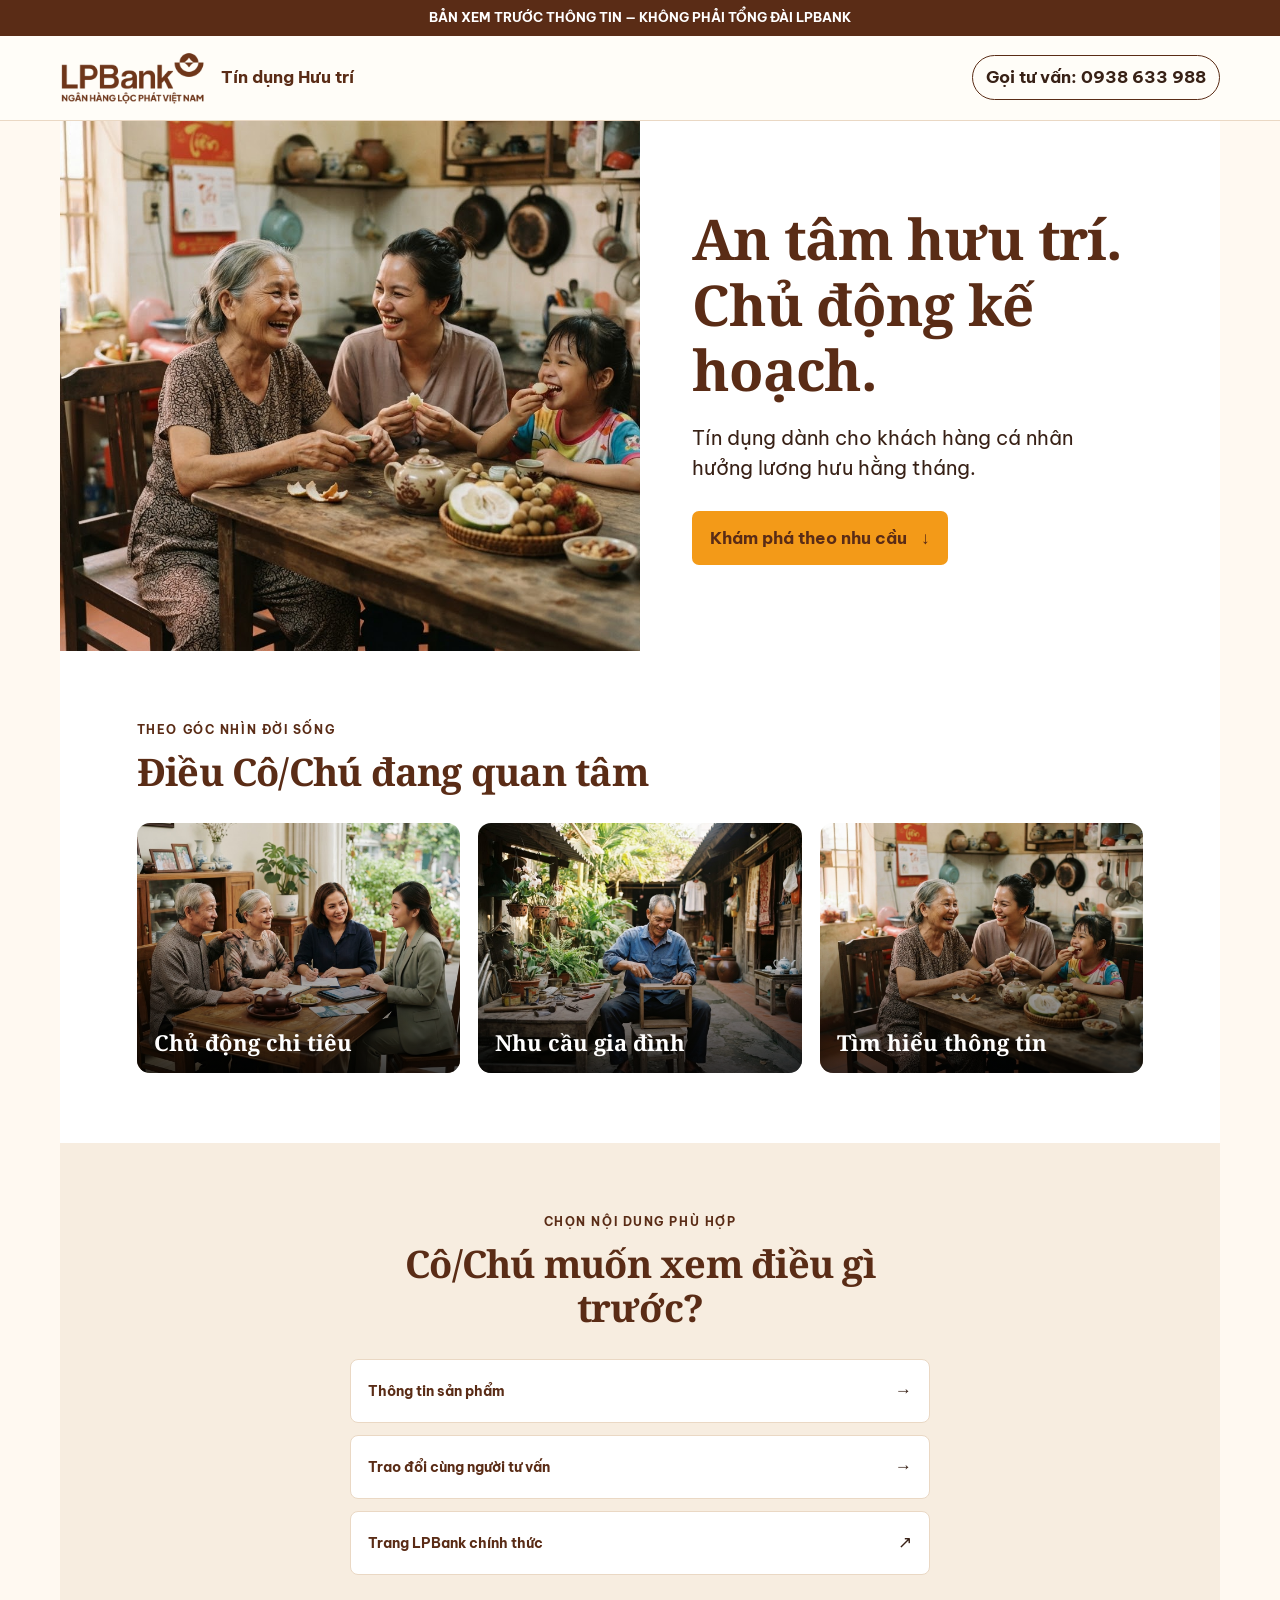
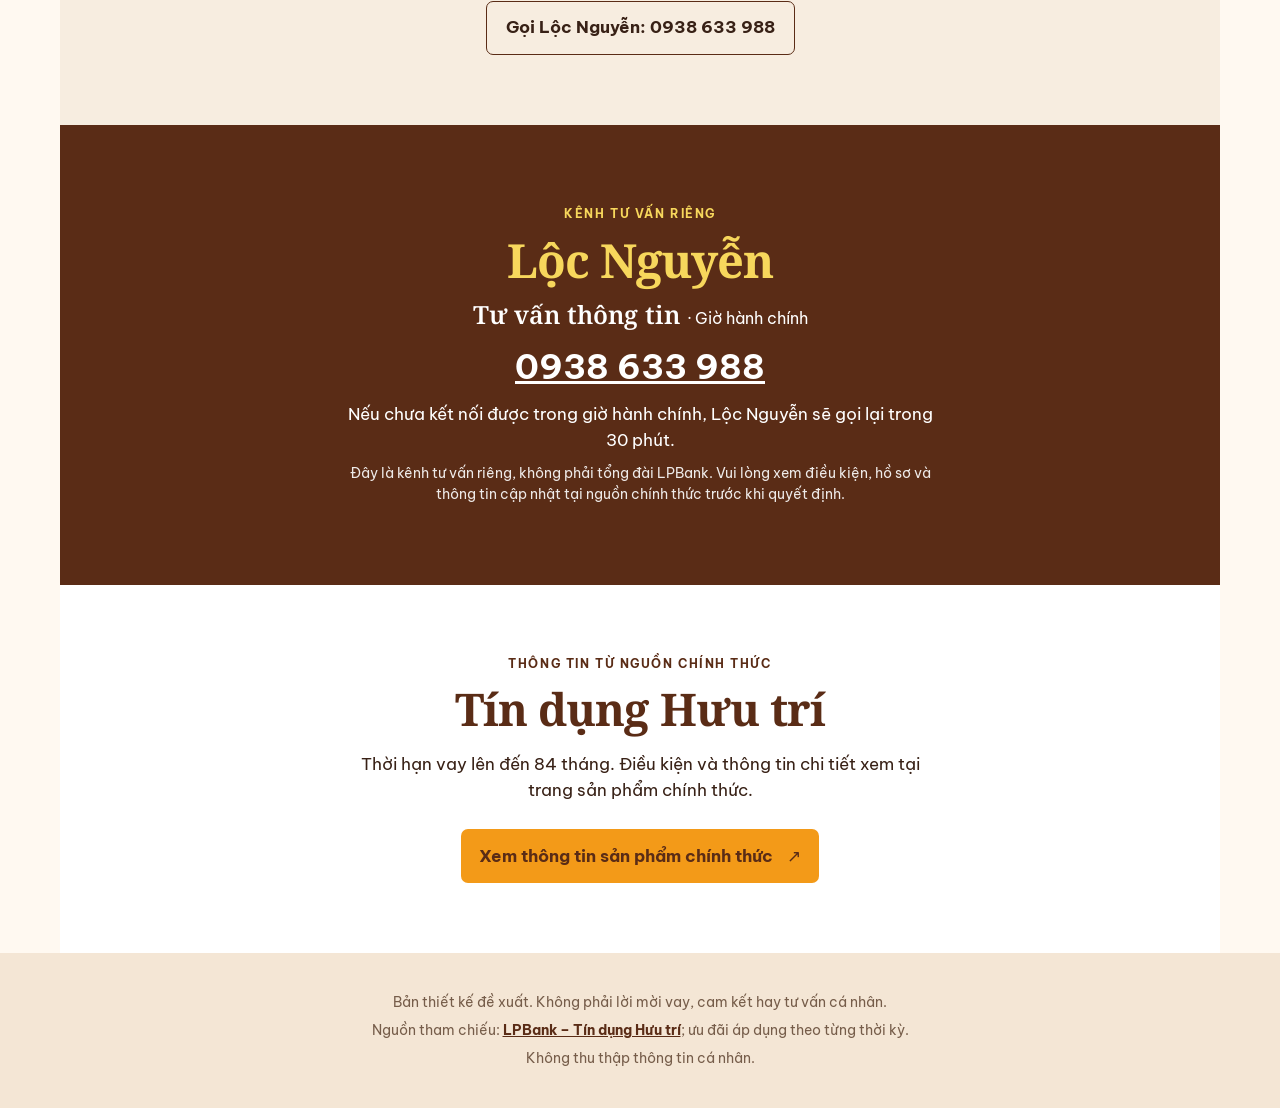
==== index.html @ 8b3bb75e "fix: preserve hero headline on tablet" ====
<!doctype html>
<html lang="vi">
<head>
  <meta charset="utf-8">
  <meta name="viewport" content="width=device-width,initial-scale=1">
  <meta name="robots" content="noindex,nofollow">
  <meta name="description" content="Bản xem trước thông tin Tín dụng Hưu trí LPBank và kênh tư vấn riêng.">
  <title>LPBank | Tín dụng Hưu trí</title>
  <link rel="icon" href="assets/logo-full.png" type="image/png">
  <link rel="stylesheet" href="styles.css?v=font-qa-r2-20261001">
</head>
<body>
  <a class="skip-link" href="#main">Đi tới nội dung chính</a>
  <div class="preview-bar">BẢN XEM TRƯỚC THÔNG TIN — KHÔNG PHẢI TỔNG ĐÀI LPBANK</div>
  <header class="topbar">
    <a class="brand" href="#main" aria-label="LPBank — về đầu trang"><img src="assets/logo-full.png" alt="LPBank — Ngân hàng Lộc Phát Việt Nam" width="145" height="69"></a>
    <span class="product-name">Tín dụng Hưu trí</span>
    <a class="phone-link" href="tel:0938633988" aria-label="Gọi Lộc Nguyễn, 0938 633 988">Gọi tư vấn: 0938 633 988</a>
  </header>
  <main id="main">
    <section class="hero" aria-labelledby="hero-title">
      <img class="hero-image" src="assets/stitch-hero.jpg" alt="Gia đình nhiều thế hệ quây quần bên bàn ăn" width="1200" height="800" fetchpriority="high">
      <div class="hero-content"><h1 id="hero-title">An tâm hưu trí.<br>Chủ động kế hoạch.</h1><p>Tín dụng dành cho khách hàng cá nhân hưởng lương hưu hằng tháng.</p><a class="primary-button" href="#nhu-cau">Khám phá theo nhu cầu <span aria-hidden="true">↓</span></a></div>
    </section>
    <section class="life-section" id="nhu-cau" aria-labelledby="life-title">
      <p class="eyebrow">THEO GÓC NHÌN ĐỜI SỐNG</p><h2 id="life-title">Điều Cô/Chú đang quan tâm</h2>
      <div class="photo-tiles">
        <a href="#thong-tin" class="photo-tile"><img src="assets/stitch-life-2.jpg" alt="Một người lớn tuổi ngồi thư thái bên cửa sổ" width="800" height="600" loading="lazy"><span>Chủ động chi tiêu</span></a>
        <a href="#thong-tin" class="photo-tile"><img src="assets/stitch-life-3.jpg" alt="Gia đình cùng trò chuyện trong không gian ấm áp" width="800" height="600" loading="lazy"><span>Nhu cầu gia đình</span></a>
        <a href="#thong-tin" class="photo-tile"><img src="assets/stitch-hero.jpg" alt="Gia đình nhiều thế hệ quây quần bên bàn ăn" width="1200" height="800" loading="lazy"><span>Tìm hiểu thông tin</span></a>
      </div>
    </section>
    <section class="choice-section" id="chon-noi-dung" aria-labelledby="choice-title">
      <p class="eyebrow">CHỌN NỘI DUNG PHÙ HỢP</p><h2 id="choice-title">Cô/Chú muốn xem điều gì trước?</h2>
      <nav class="choice-list" aria-label="Nội dung tư vấn"><a href="#thong-tin"><b>Thông tin sản phẩm</b><span aria-hidden="true">→</span></a><a href="#lien-he"><b>Trao đổi cùng người tư vấn</b><span aria-hidden="true">→</span></a><a href="https://lpbank.com.vn/ca-nhan/cho-vay/detail-cho-vay/2030" target="_blank" rel="noopener noreferrer" aria-label="Mở thông tin Tín dụng Hưu trí chính thức của LPBank trong trang mới"><b>Trang LPBank chính thức</b><span aria-hidden="true">↗</span></a></nav>
      <a class="outline-phone" href="tel:0938633988">Gọi Lộc Nguyễn: 0938 633 988</a>
    </section>
    <section class="contact-section" id="lien-he" aria-labelledby="contact-title"><p class="eyebrow">KÊNH TƯ VẤN RIÊNG</p><h2 id="contact-title">Lộc Nguyễn</h2><p class="consultant">Tư vấn thông tin <span>· Giờ hành chính</span></p><a class="contact-number" href="tel:0938633988">0938 633 988</a><p>Nếu chưa kết nối được trong giờ hành chính, Lộc Nguyễn sẽ gọi lại trong 30 phút.</p><p class="boundary">Đây là kênh tư vấn riêng, không phải tổng đài LPBank. Vui lòng xem điều kiện, hồ sơ và thông tin cập nhật tại nguồn chính thức trước khi quyết định.</p></section>
    <section class="facts-card" id="thong-tin" aria-labelledby="facts-title"><p class="eyebrow">THÔNG TIN TỪ NGUỒN CHÍNH THỨC</p><h2 id="facts-title">Tín dụng Hưu trí</h2><p>Thời hạn vay lên đến 84 tháng. Điều kiện và thông tin chi tiết xem tại trang sản phẩm chính thức.</p><a class="primary-button" href="https://lpbank.com.vn/ca-nhan/cho-vay/detail-cho-vay/2030" target="_blank" rel="noopener noreferrer" aria-label="Mở thông tin sản phẩm chính thức của LPBank trong trang mới">Xem thông tin sản phẩm chính thức <span aria-hidden="true">↗</span></a></section>
  </main>
  <footer><p>Bản thiết kế đề xuất. Không phải lời mời vay, cam kết hay tư vấn cá nhân.</p><p>Nguồn tham chiếu: <a href="https://lpbank.com.vn/ca-nhan/cho-vay/detail-cho-vay/2030" target="_blank" rel="noopener noreferrer" aria-label="Mở Tín dụng Hưu trí LPBank trong trang mới">LPBank – Tín dụng Hưu trí</a>; ưu đãi áp dụng theo từng thời kỳ.</p><p>Không thu thập thông tin cá nhân.</p></footer>
</body>
</html>
---- styles.css ----
@font-face{font-family:'Be Vietnam Pro';font-weight:400;src:url('assets/fonts/BeVietnamPro-Regular.ttf')}@font-face{font-family:'Be Vietnam Pro';font-weight:600;src:url('assets/fonts/BeVietnamPro-SemiBold.ttf')}@font-face{font-family:'Be Vietnam Pro';font-weight:700;src:url('assets/fonts/BeVietnamPro-Bold.ttf')}@font-face{font-family:'Noto Serif';font-weight:600;src:url('assets/fonts/NotoSerif-SemiBold.ttf')}@font-face{font-family:'Noto Serif';font-weight:700;src:url('assets/fonts/NotoSerif-Bold.ttf')}:root{--orange:#f39a18;--brown:#5a2c16;--cream:#fff9f1;--ink:#382116;--line:#ead8c4;--muted:#765d4a;--body:'Be Vietnam Pro',Arial,sans-serif;--display:'Noto Serif',Georgia,serif}*{box-sizing:border-box}html{font-synthesis:none;scroll-behavior:smooth;text-size-adjust:100%;-webkit-text-size-adjust:100%}body{margin:0;background:var(--cream);color:var(--ink);font:17px/1.5 var(--body)}a{color:inherit}a:focus-visible{outline:4px solid #005fcc;outline-offset:4px}.skip-link{position:absolute;left:-999px}.skip-link:focus{left:8px;top:8px;z-index:9;background:#fff;padding:12px}.preview-bar{padding:8px;background:var(--brown);color:#fff;text-align:center;font-size:13px;font-weight:700}.topbar{display:flex;align-items:center;gap:16px;justify-content:space-between;padding:15px max(20px,calc((100vw - 1160px)/2));background:#fffdf8;border-bottom:1px solid var(--line)}.brand img{display:block;width:145px;height:auto}.product-name{margin-right:auto;color:var(--brown);font-weight:700}.phone-link,.outline-phone{border:1.5px solid var(--brown);font-weight:700;text-decoration:none}.phone-link{padding:9px 13px;border-radius:999px;white-space:nowrap}main{max-width:1160px;margin:auto}.hero{display:grid;grid-template-columns:1fr 1fr;min-height:530px;background:#fff}.hero-image{width:100%;height:100%;min-height:530px;object-fit:cover}.hero-content{align-self:center;padding:52px}h1,h2{margin:0;color:var(--brown);font-family:var(--display);font-variant-ligatures:none;letter-spacing:-.02em;line-height:1.16;overflow-wrap:break-word}.hero h1{font-size:clamp(42px,4.4vw,68px)}.hero-content p{max-width:390px;margin:21px 0 28px;font-size:20px}.primary-button{display:inline-flex;align-items:center;justify-content:center;gap:14px;min-height:54px;padding:12px 18px;border-radius:7px;background:var(--orange);color:var(--brown);font-weight:700;text-decoration:none}.life-section,.choice-section,.contact-section,.facts-card{padding:70px max(28px,6vw)}.life-section,.facts-card{background:#fff}.eyebrow{margin:0 0 10px;color:var(--brown);font-size:12px;font-weight:700;letter-spacing:.13em}.life-section h2,.choice-section h2{margin-bottom:30px;font-size:38px}.photo-tiles{display:grid;grid-template-columns:repeat(3,1fr);gap:18px}.photo-tile{position:relative;min-height:250px;overflow:hidden;border-radius:13px;text-decoration:none}.photo-tile:after{position:absolute;inset:0;content:"";background:linear-gradient(transparent 45%,#000b)}.photo-tile img{position:absolute;width:100%;height:100%;object-fit:cover}.photo-tile span{position:absolute;right:14px;bottom:16px;left:17px;z-index:1;color:#fff;font:700 22px/1.25 var(--display)}.choice-section{background:#f7ede0;text-align:center}.choice-section h2{margin-right:auto;margin-left:auto;max-width:530px}.choice-list{display:grid;max-width:580px;margin:auto;gap:12px}.choice-list a{display:flex;align-items:center;justify-content:space-between;min-height:64px;padding:12px 17px;border:1px solid var(--line);border-radius:8px;background:#fff;text-align:left;text-decoration:none}.choice-list b{color:var(--brown);font-size:14px}.outline-phone{display:inline-block;margin-top:26px;padding:13px 19px;border-radius:7px}.contact-section{background:var(--brown);color:#fff;text-align:center}.contact-section .eyebrow,.contact-section h2{color:#f7d75c}.contact-section h2{font-size:47px}.consultant{margin:10px 0 0;font:25px var(--display)}.consultant span{font:16px var(--body)}.contact-number{color:#fff;font-size:34px;font-weight:700}.contact-section p,.facts-card>p:not(.eyebrow){max-width:590px;margin:10px auto}.boundary{font-size:14px;opacity:.9}.facts-card{text-align:center}.facts-card h2{font-size:45px}.facts-card>p:not(.eyebrow){margin:17px auto 26px}footer{padding:32px;background:#f4e6d5;color:var(--muted);font-size:14px;text-align:center}footer p{max-width:780px;margin:7px auto}footer a{color:var(--brown);font-weight:700}@media(max-width:900px){.hero{display:flex;flex-direction:column}.hero-image{order:0;min-height:390px}.hero-content{order:1;padding:44px 48px}.hero h1{font-size:48px}}@media(max-width:760px){body{font-size:16px}.topbar{gap:10px;padding:12px 16px}.brand img{width:103px}.product-name{display:none}.phone-link{padding:8px 10px;font-size:12px}.hero-image{min-height:330px}.hero-content{padding:34px 24px 42px}.hero h1{font-size:clamp(39px,11vw,48px)}.hero-content p{font-size:18px}.life-section{padding:50px 20px}.life-section h2{font-size:31px}.photo-tiles{grid-template-columns:1fr}.photo-tile{min-height:206px}.choice-section,.contact-section,.facts-card{padding:52px 20px}.choice-section h2{font-size:32px}.contact-section h2{font-size:42px}.facts-card h2{font-size:39px}.contact-number{font-size:30px}}@media(prefers-reduced-motion:reduce){html{scroll-behavior:auto}}
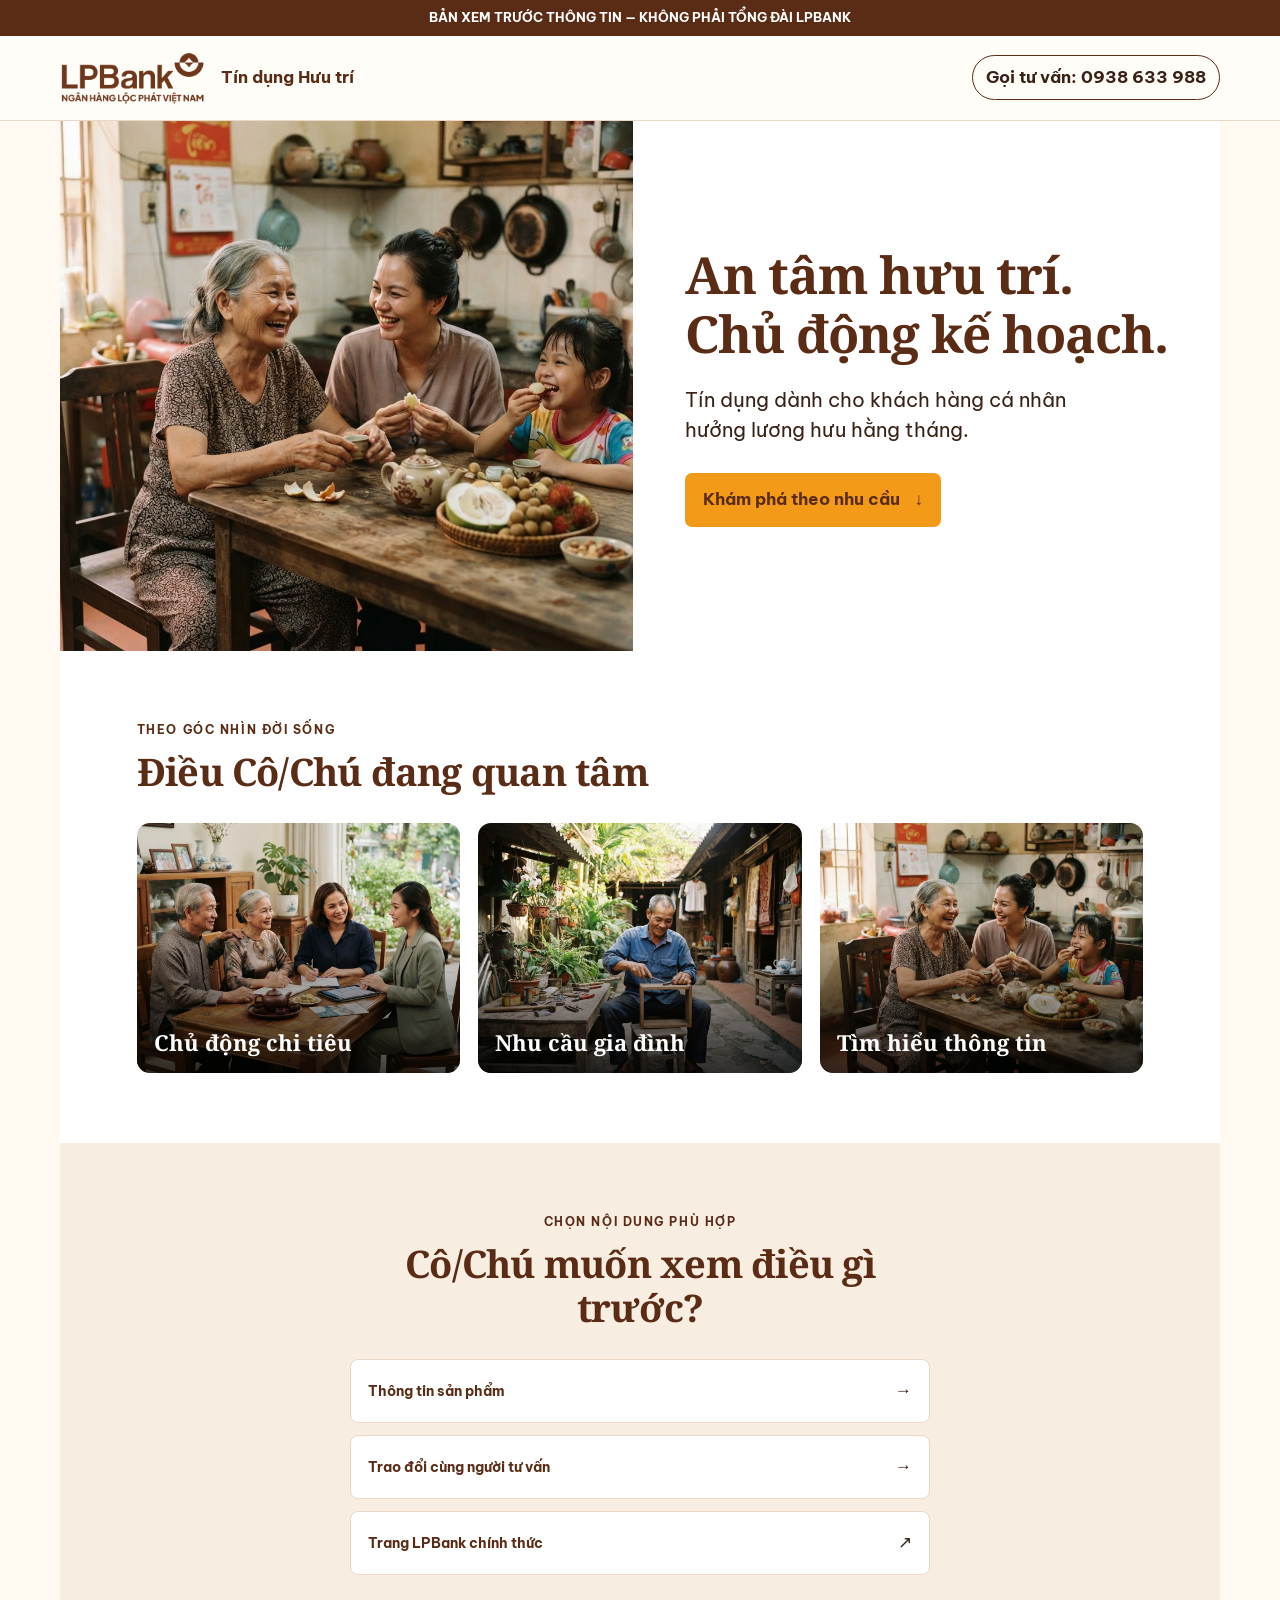
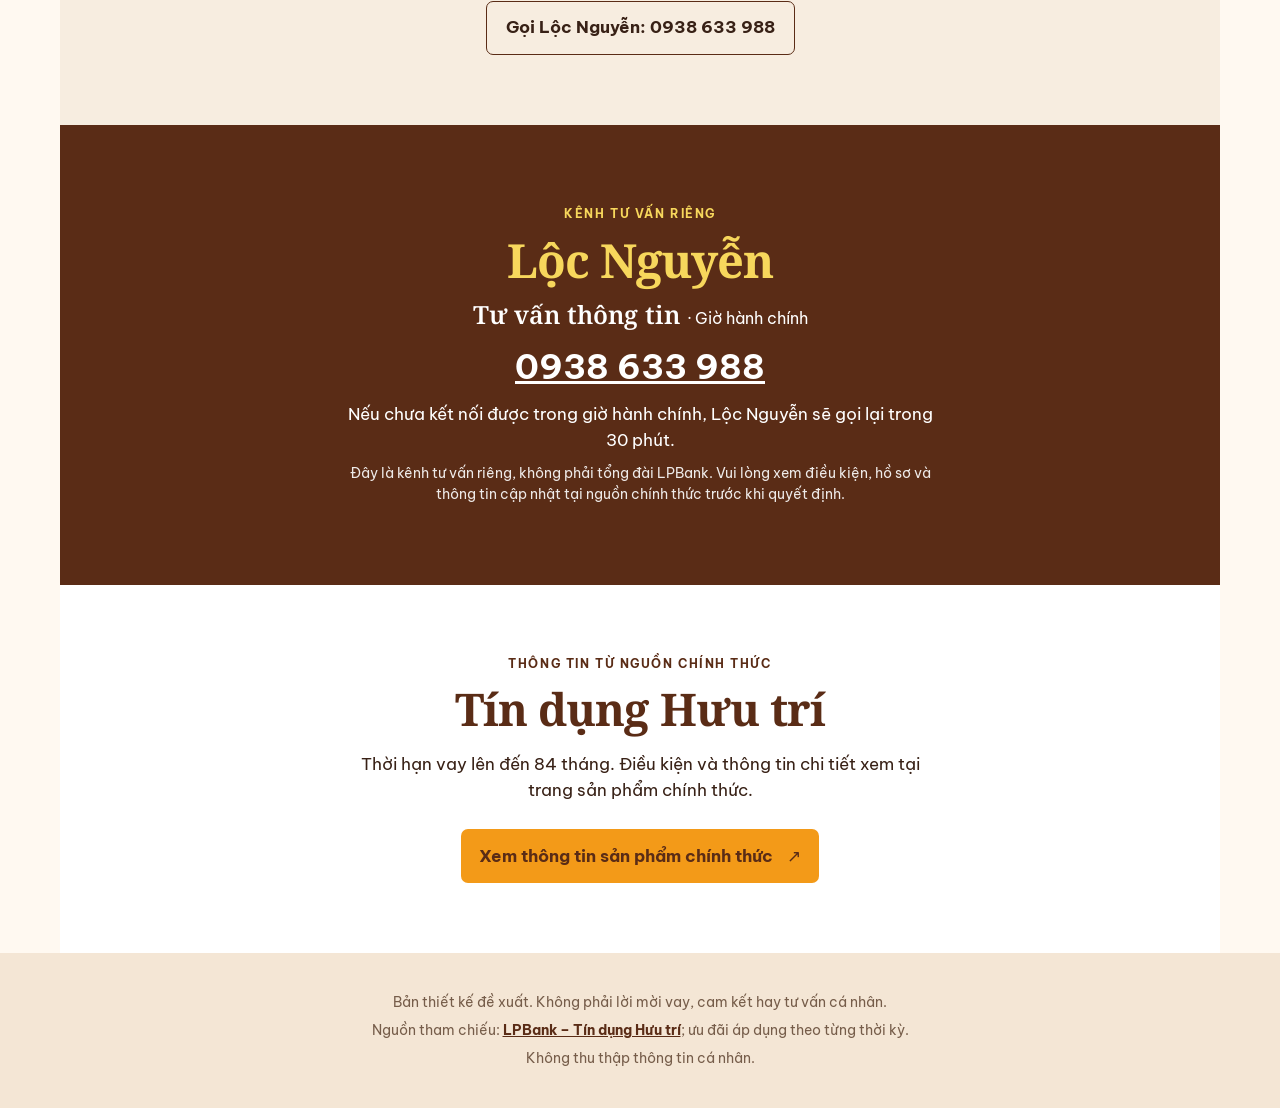
==== commit d2e0eac5: "fix: lock balanced hero title lines" ====
--- a/index.html
+++ b/index.html
@@ -20,7 +20,7 @@
   <main id="main">
     <section class="hero" aria-labelledby="hero-title">
       <img class="hero-image" src="assets/stitch-hero.jpg" alt="Gia đình nhiều thế hệ quây quần bên bàn ăn" width="1200" height="800" fetchpriority="high">
-      <div class="hero-content"><h1 id="hero-title">An tâm hưu trí.<br>Chủ động kế hoạch.</h1><p>Tín dụng dành cho khách hàng cá nhân hưởng lương hưu hằng tháng.</p><a class="primary-button" href="#nhu-cau">Khám phá theo nhu cầu <span aria-hidden="true">↓</span></a></div>
+      <div class="hero-content"><h1 id="hero-title"><span>An tâm hưu&nbsp;trí.</span><span>Chủ động kế&nbsp;hoạch.</span></h1><p>Tín dụng dành cho khách hàng cá nhân hưởng lương hưu hằng tháng.</p><a class="primary-button" href="#nhu-cau">Khám phá theo nhu cầu <span aria-hidden="true">↓</span></a></div>
     </section>
     <section class="life-section" id="nhu-cau" aria-labelledby="life-title">
       <p class="eyebrow">THEO GÓC NHÌN ĐỜI SỐNG</p><h2 id="life-title">Điều Cô/Chú đang quan tâm</h2>
--- a/styles.css
+++ b/styles.css
@@ -1 +1 @@
-@font-face{font-family:'Be Vietnam Pro';font-weight:400;src:url('assets/fonts/BeVietnamPro-Regular.ttf')}@font-face{font-family:'Be Vietnam Pro';font-weight:600;src:url('assets/fonts/BeVietnamPro-SemiBold.ttf')}@font-face{font-family:'Be Vietnam Pro';font-weight:700;src:url('assets/fonts/BeVietnamPro-Bold.ttf')}@font-face{font-family:'Noto Serif';font-weight:600;src:url('assets/fonts/NotoSerif-SemiBold.ttf')}@font-face{font-family:'Noto Serif';font-weight:700;src:url('assets/fonts/NotoSerif-Bold.ttf')}:root{--orange:#f39a18;--brown:#5a2c16;--cream:#fff9f1;--ink:#382116;--line:#ead8c4;--muted:#765d4a;--body:'Be Vietnam Pro',Arial,sans-serif;--display:'Noto Serif',Georgia,serif}*{box-sizing:border-box}html{font-synthesis:none;scroll-behavior:smooth;text-size-adjust:100%;-webkit-text-size-adjust:100%}body{margin:0;background:var(--cream);color:var(--ink);font:17px/1.5 var(--body)}a{color:inherit}a:focus-visible{outline:4px solid #005fcc;outline-offset:4px}.skip-link{position:absolute;left:-999px}.skip-link:focus{left:8px;top:8px;z-index:9;background:#fff;padding:12px}.preview-bar{padding:8px;background:var(--brown);color:#fff;text-align:center;font-size:13px;font-weight:700}.topbar{display:flex;align-items:center;gap:16px;justify-content:space-between;padding:15px max(20px,calc((100vw - 1160px)/2));background:#fffdf8;border-bottom:1px solid var(--line)}.brand img{display:block;width:145px;height:auto}.product-name{margin-right:auto;color:var(--brown);font-weight:700}.phone-link,.outline-phone{border:1.5px solid var(--brown);font-weight:700;text-decoration:none}.phone-link{padding:9px 13px;border-radius:999px;white-space:nowrap}main{max-width:1160px;margin:auto}.hero{display:grid;grid-template-columns:1fr 1fr;min-height:530px;background:#fff}.hero-image{width:100%;height:100%;min-height:530px;object-fit:cover}.hero-content{align-self:center;padding:52px}h1,h2{margin:0;color:var(--brown);font-family:var(--display);font-variant-ligatures:none;letter-spacing:-.02em;line-height:1.16;overflow-wrap:break-word}.hero h1{font-size:clamp(42px,4.4vw,68px)}.hero-content p{max-width:390px;margin:21px 0 28px;font-size:20px}.primary-button{display:inline-flex;align-items:center;justify-content:center;gap:14px;min-height:54px;padding:12px 18px;border-radius:7px;background:var(--orange);color:var(--brown);font-weight:700;text-decoration:none}.life-section,.choice-section,.contact-section,.facts-card{padding:70px max(28px,6vw)}.life-section,.facts-card{background:#fff}.eyebrow{margin:0 0 10px;color:var(--brown);font-size:12px;font-weight:700;letter-spacing:.13em}.life-section h2,.choice-section h2{margin-bottom:30px;font-size:38px}.photo-tiles{display:grid;grid-template-columns:repeat(3,1fr);gap:18px}.photo-tile{position:relative;min-height:250px;overflow:hidden;border-radius:13px;text-decoration:none}.photo-tile:after{position:absolute;inset:0;content:"";background:linear-gradient(transparent 45%,#000b)}.photo-tile img{position:absolute;width:100%;height:100%;object-fit:cover}.photo-tile span{position:absolute;right:14px;bottom:16px;left:17px;z-index:1;color:#fff;font:700 22px/1.25 var(--display)}.choice-section{background:#f7ede0;text-align:center}.choice-section h2{margin-right:auto;margin-left:auto;max-width:530px}.choice-list{display:grid;max-width:580px;margin:auto;gap:12px}.choice-list a{display:flex;align-items:center;justify-content:space-between;min-height:64px;padding:12px 17px;border:1px solid var(--line);border-radius:8px;background:#fff;text-align:left;text-decoration:none}.choice-list b{color:var(--brown);font-size:14px}.outline-phone{display:inline-block;margin-top:26px;padding:13px 19px;border-radius:7px}.contact-section{background:var(--brown);color:#fff;text-align:center}.contact-section .eyebrow,.contact-section h2{color:#f7d75c}.contact-section h2{font-size:47px}.consultant{margin:10px 0 0;font:25px var(--display)}.consultant span{font:16px var(--body)}.contact-number{color:#fff;font-size:34px;font-weight:700}.contact-section p,.facts-card>p:not(.eyebrow){max-width:590px;margin:10px auto}.boundary{font-size:14px;opacity:.9}.facts-card{text-align:center}.facts-card h2{font-size:45px}.facts-card>p:not(.eyebrow){margin:17px auto 26px}footer{padding:32px;background:#f4e6d5;color:var(--muted);font-size:14px;text-align:center}footer p{max-width:780px;margin:7px auto}footer a{color:var(--brown);font-weight:700}@media(max-width:900px){.hero{display:flex;flex-direction:column}.hero-image{order:0;min-height:390px}.hero-content{order:1;padding:44px 48px}.hero h1{font-size:48px}}@media(max-width:760px){body{font-size:16px}.topbar{gap:10px;padding:12px 16px}.brand img{width:103px}.product-name{display:none}.phone-link{padding:8px 10px;font-size:12px}.hero-image{min-height:330px}.hero-content{padding:34px 24px 42px}.hero h1{font-size:clamp(39px,11vw,48px)}.hero-content p{font-size:18px}.life-section{padding:50px 20px}.life-section h2{font-size:31px}.photo-tiles{grid-template-columns:1fr}.photo-tile{min-height:206px}.choice-section,.contact-section,.facts-card{padding:52px 20px}.choice-section h2{font-size:32px}.contact-section h2{font-size:42px}.facts-card h2{font-size:39px}.contact-number{font-size:30px}}@media(prefers-reduced-motion:reduce){html{scroll-behavior:auto}}
+@font-face{font-family:'Be Vietnam Pro';font-weight:400;src:url('assets/fonts/BeVietnamPro-Regular.ttf')}@font-face{font-family:'Be Vietnam Pro';font-weight:600;src:url('assets/fonts/BeVietnamPro-SemiBold.ttf')}@font-face{font-family:'Be Vietnam Pro';font-weight:700;src:url('assets/fonts/BeVietnamPro-Bold.ttf')}@font-face{font-family:'Noto Serif';font-weight:600;src:url('assets/fonts/NotoSerif-SemiBold.ttf')}@font-face{font-family:'Noto Serif';font-weight:700;src:url('assets/fonts/NotoSerif-Bold.ttf')}:root{--orange:#f39a18;--brown:#5a2c16;--cream:#fff9f1;--ink:#382116;--line:#ead8c4;--muted:#765d4a;--body:'Be Vietnam Pro',Arial,sans-serif;--display:'Noto Serif',Georgia,serif}*{box-sizing:border-box}html{font-synthesis:none;scroll-behavior:smooth;text-size-adjust:100%;-webkit-text-size-adjust:100%}body{margin:0;background:var(--cream);color:var(--ink);font:17px/1.5 var(--body)}a{color:inherit}a:focus-visible{outline:4px solid #005fcc;outline-offset:4px}.skip-link{position:absolute;left:-999px}.skip-link:focus{left:8px;top:8px;z-index:9;background:#fff;padding:12px}.preview-bar{padding:8px;background:var(--brown);color:#fff;text-align:center;font-size:13px;font-weight:700}.topbar{display:flex;align-items:center;gap:16px;justify-content:space-between;padding:15px max(20px,calc((100vw - 1160px)/2));background:#fffdf8;border-bottom:1px solid var(--line)}.brand img{display:block;width:145px;height:auto}.product-name{margin-right:auto;color:var(--brown);font-weight:700}.phone-link,.outline-phone{border:1.5px solid var(--brown);font-weight:700;text-decoration:none}.phone-link{padding:9px 13px;border-radius:999px;white-space:nowrap}main{max-width:1160px;margin:auto}.hero{display:grid;grid-template-columns:1fr 1fr;min-height:530px;background:#fff}.hero-image{width:100%;height:100%;min-height:530px;object-fit:cover}.hero-content{align-self:center;padding:52px}h1,h2{margin:0;color:var(--brown);font-family:var(--display);font-variant-ligatures:none;letter-spacing:-.02em;line-height:1.16;overflow-wrap:break-word}.hero h1{font-size:clamp(42px,4vw,60px)}.hero h1 span{display:block;white-space:nowrap}.hero-content p{max-width:390px;margin:21px 0 28px;font-size:20px}.primary-button{display:inline-flex;align-items:center;justify-content:center;gap:14px;min-height:54px;padding:12px 18px;border-radius:7px;background:var(--orange);color:var(--brown);font-weight:700;text-decoration:none}.life-section,.choice-section,.contact-section,.facts-card{padding:70px max(28px,6vw)}.life-section,.facts-card{background:#fff}.eyebrow{margin:0 0 10px;color:var(--brown);font-size:12px;font-weight:700;letter-spacing:.13em}.life-section h2,.choice-section h2{margin-bottom:30px;font-size:38px}.photo-tiles{display:grid;grid-template-columns:repeat(3,1fr);gap:18px}.photo-tile{position:relative;min-height:250px;overflow:hidden;border-radius:13px;text-decoration:none}.photo-tile:after{position:absolute;inset:0;content:"";background:linear-gradient(transparent 45%,#000b)}.photo-tile img{position:absolute;width:100%;height:100%;object-fit:cover}.photo-tile span{position:absolute;right:14px;bottom:16px;left:17px;z-index:1;color:#fff;font:700 22px/1.25 var(--display)}.choice-section{background:#f7ede0;text-align:center}.choice-section h2{margin-right:auto;margin-left:auto;max-width:530px}.choice-list{display:grid;max-width:580px;margin:auto;gap:12px}.choice-list a{display:flex;align-items:center;justify-content:space-between;min-height:64px;padding:12px 17px;border:1px solid var(--line);border-radius:8px;background:#fff;text-align:left;text-decoration:none}.choice-list b{color:var(--brown);font-size:14px}.outline-phone{display:inline-block;margin-top:26px;padding:13px 19px;border-radius:7px}.contact-section{background:var(--brown);color:#fff;text-align:center}.contact-section .eyebrow,.contact-section h2{color:#f7d75c}.contact-section h2{font-size:47px}.consultant{margin:10px 0 0;font:25px var(--display)}.consultant span{font:16px var(--body)}.contact-number{color:#fff;font-size:34px;font-weight:700}.contact-section p,.facts-card>p:not(.eyebrow){max-width:590px;margin:10px auto}.boundary{font-size:14px;opacity:.9}.facts-card{text-align:center}.facts-card h2{font-size:45px}.facts-card>p:not(.eyebrow){margin:17px auto 26px}footer{padding:32px;background:#f4e6d5;color:var(--muted);font-size:14px;text-align:center}footer p{max-width:780px;margin:7px auto}footer a{color:var(--brown);font-weight:700}@media(max-width:900px){.hero{display:flex;flex-direction:column}.hero-image{order:0;min-height:390px}.hero-content{order:1;padding:44px 48px}.hero h1{font-size:48px}}@media(max-width:760px){body{font-size:16px}.topbar{gap:10px;padding:12px 16px}.brand img{width:103px}.product-name{display:none}.phone-link{padding:8px 10px;font-size:12px}.hero-image{min-height:330px}.hero-content{padding:34px 24px 42px}.hero h1{font-size:36px}.hero-content p{font-size:18px}.life-section{padding:50px 20px}.life-section h2{font-size:31px}.photo-tiles{grid-template-columns:1fr}.photo-tile{min-height:206px}.choice-section,.contact-section,.facts-card{padding:52px 20px}.choice-section h2{font-size:32px}.contact-section h2{font-size:42px}.facts-card h2{font-size:39px}.contact-number{font-size:30px}}@media(prefers-reduced-motion:reduce){html{scroll-behavior:auto}}
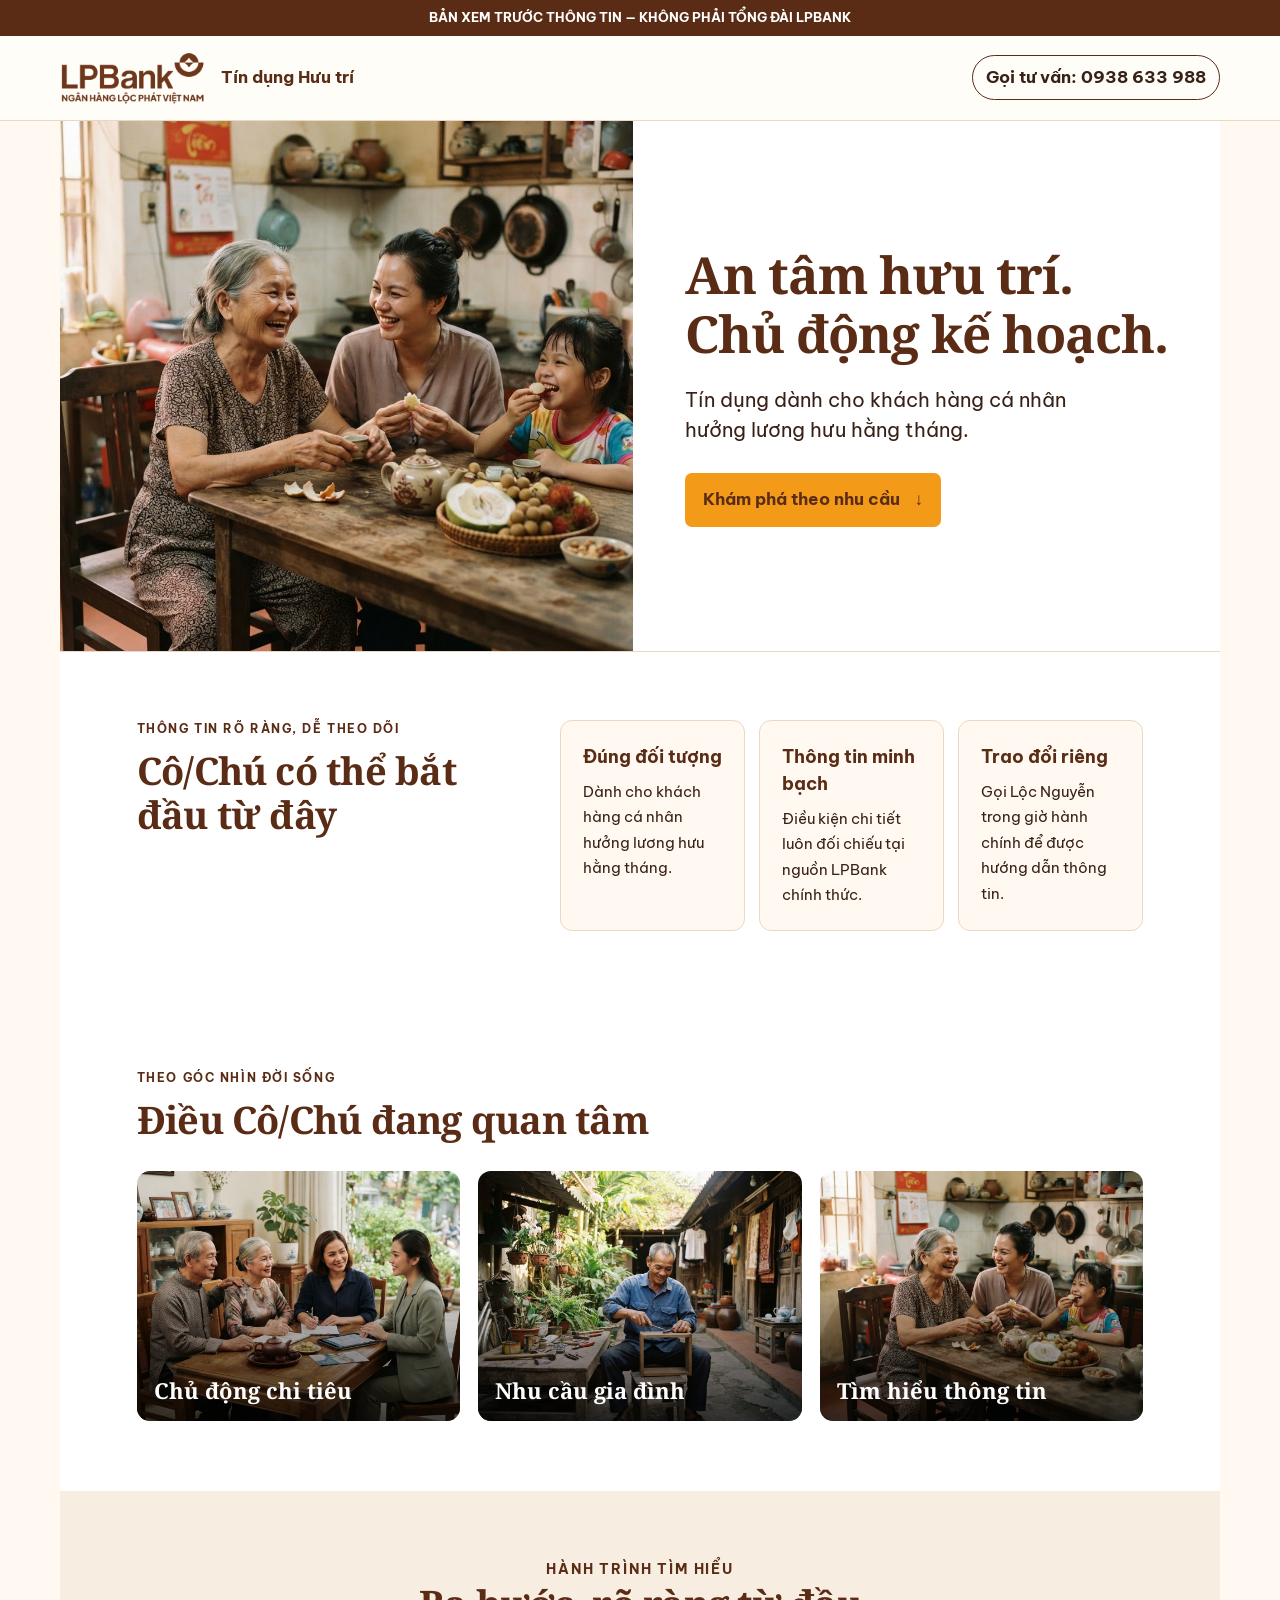
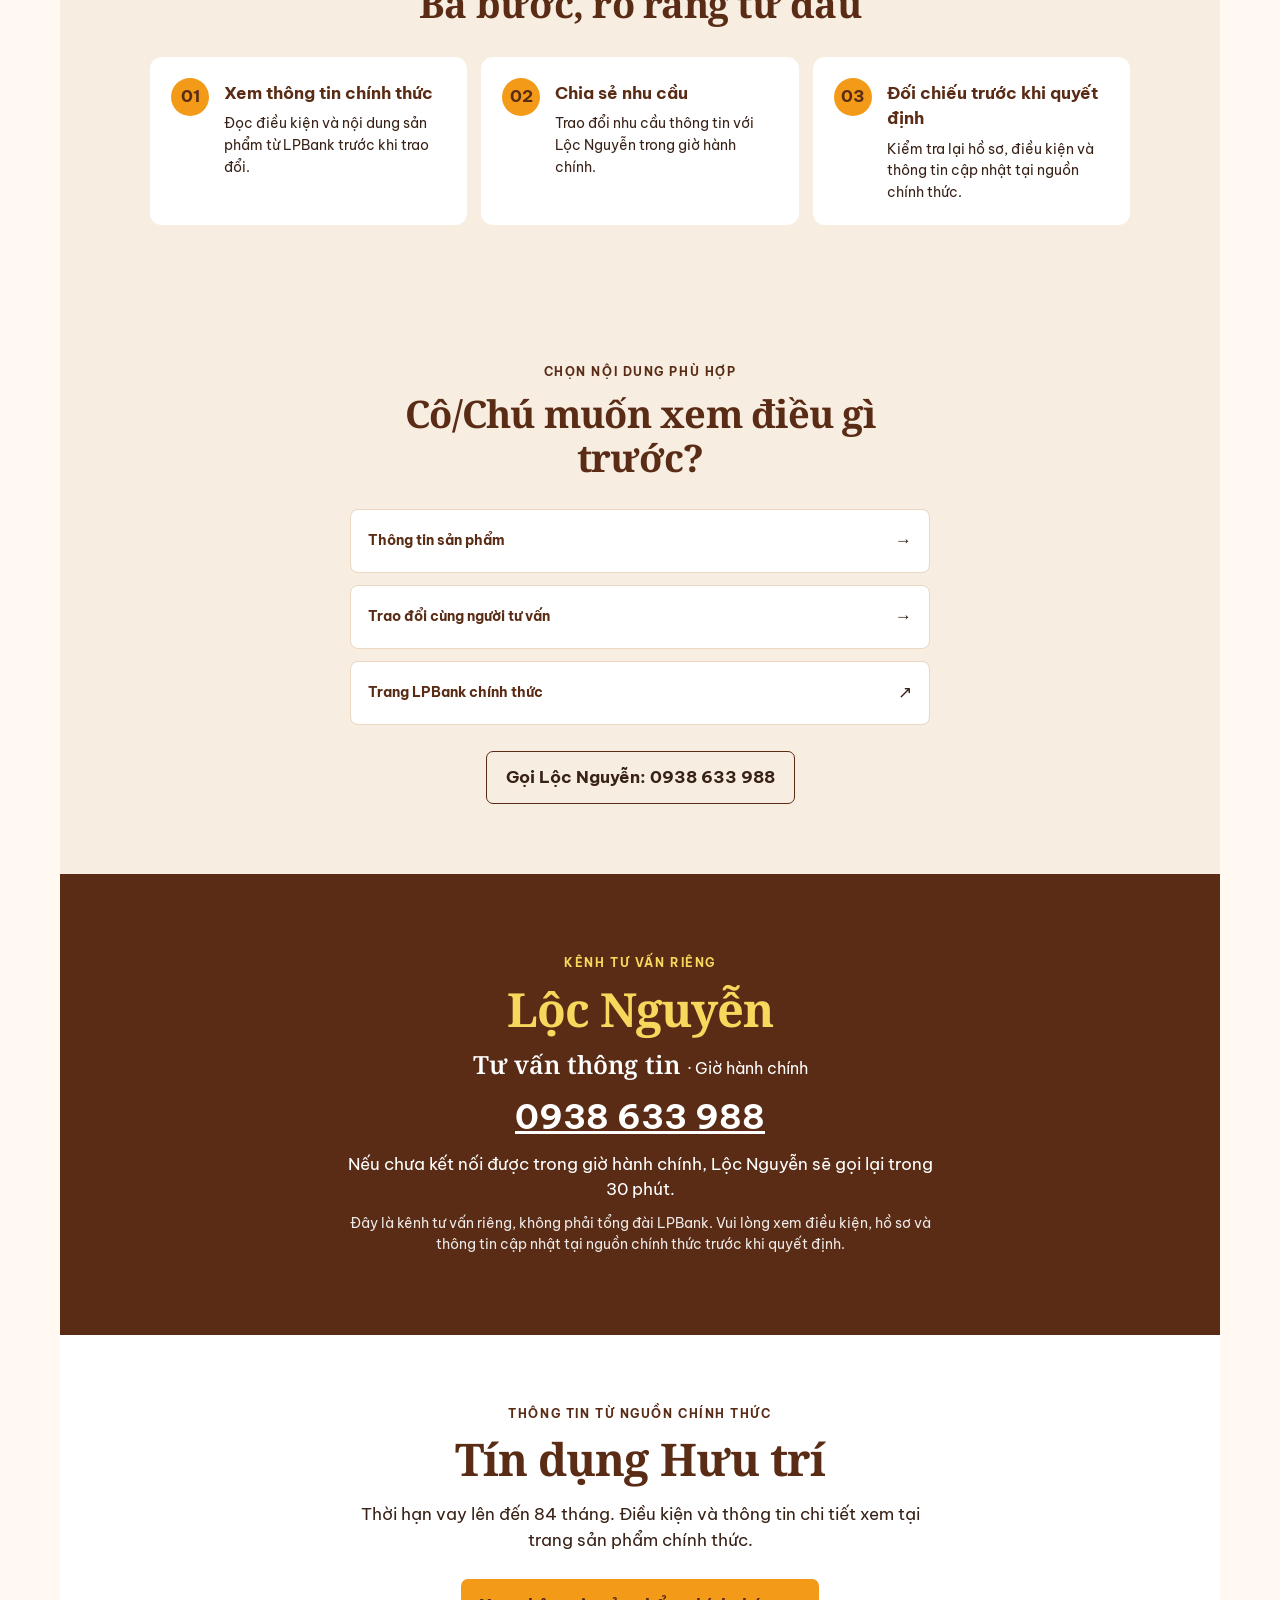
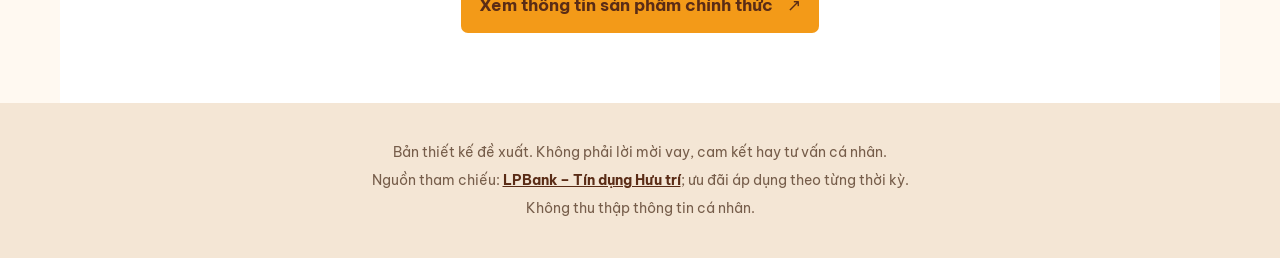
==== commit c7c87bd5: "feat: clarify information journey" ====
--- a/index.html
+++ b/index.html
@@ -8,6 +8,7 @@
   <title>LPBank | Tín dụng Hưu trí</title>
   <link rel="icon" href="assets/logo-full.png" type="image/png">
   <link rel="stylesheet" href="styles.css?v=font-qa-r2-20261001">
+  <link rel="stylesheet" href="structure.css?v=information-r1-20261001">
 </head>
 <body>
   <a class="skip-link" href="#main">Đi tới nội dung chính</a>
@@ -22,6 +23,7 @@
       <img class="hero-image" src="assets/stitch-hero.jpg" alt="Gia đình nhiều thế hệ quây quần bên bàn ăn" width="1200" height="800" fetchpriority="high">
       <div class="hero-content"><h1 id="hero-title"><span>An tâm hưu&nbsp;trí.</span><span>Chủ động kế&nbsp;hoạch.</span></h1><p>Tín dụng dành cho khách hàng cá nhân hưởng lương hưu hằng tháng.</p><a class="primary-button" href="#nhu-cau">Khám phá theo nhu cầu <span aria-hidden="true">↓</span></a></div>
     </section>
+    <section class="quick-facts" aria-labelledby="quick-title"><div><p class="eyebrow">THÔNG TIN RÕ RÀNG, DỄ THEO DÕI</p><h2 id="quick-title">Cô/Chú có thể bắt đầu từ đây</h2></div><div class="fact-grid"><article><strong>Đúng đối tượng</strong><span>Dành cho khách hàng cá nhân hưởng lương hưu hằng tháng.</span></article><article><strong>Thông tin minh bạch</strong><span>Điều kiện chi tiết luôn đối chiếu tại nguồn LPBank chính thức.</span></article><article><strong>Trao đổi riêng</strong><span>Gọi Lộc Nguyễn trong giờ hành chính để được hướng dẫn thông tin.</span></article></div></section>
     <section class="life-section" id="nhu-cau" aria-labelledby="life-title">
       <p class="eyebrow">THEO GÓC NHÌN ĐỜI SỐNG</p><h2 id="life-title">Điều Cô/Chú đang quan tâm</h2>
       <div class="photo-tiles">
@@ -30,6 +32,7 @@
         <a href="#thong-tin" class="photo-tile"><img src="assets/stitch-hero.jpg" alt="Gia đình nhiều thế hệ quây quần bên bàn ăn" width="1200" height="800" loading="lazy"><span>Tìm hiểu thông tin</span></a>
       </div>
     </section>
+    <section class="journey-section" aria-labelledby="journey-title"><p class="eyebrow">HÀNH TRÌNH TÌM HIỂU</p><h2 id="journey-title">Ba bước, rõ ràng từ đầu</h2><ol><li><b>01</b><div><h3>Xem thông tin chính thức</h3><p>Đọc điều kiện và nội dung sản phẩm từ LPBank trước khi trao đổi.</p></div></li><li><b>02</b><div><h3>Chia sẻ nhu cầu</h3><p>Trao đổi nhu cầu thông tin với Lộc Nguyễn trong giờ hành chính.</p></div></li><li><b>03</b><div><h3>Đối chiếu trước khi quyết định</h3><p>Kiểm tra lại hồ sơ, điều kiện và thông tin cập nhật tại nguồn chính thức.</p></div></li></ol></section>
     <section class="choice-section" id="chon-noi-dung" aria-labelledby="choice-title">
       <p class="eyebrow">CHỌN NỘI DUNG PHÙ HỢP</p><h2 id="choice-title">Cô/Chú muốn xem điều gì trước?</h2>
       <nav class="choice-list" aria-label="Nội dung tư vấn"><a href="#thong-tin"><b>Thông tin sản phẩm</b><span aria-hidden="true">→</span></a><a href="#lien-he"><b>Trao đổi cùng người tư vấn</b><span aria-hidden="true">→</span></a><a href="https://lpbank.com.vn/ca-nhan/cho-vay/detail-cho-vay/2030" target="_blank" rel="noopener noreferrer" aria-label="Mở thông tin Tín dụng Hưu trí chính thức của LPBank trong trang mới"><b>Trang LPBank chính thức</b><span aria-hidden="true">↗</span></a></nav>
--- a/structure.css
+++ b/structure.css
@@ -0,0 +1 @@
+.quick-facts,.journey-section{padding:68px max(28px,6vw);background:#fff}.quick-facts{display:grid;grid-template-columns:.8fr 1.2fr;gap:34px;border-top:1px solid var(--line)}.quick-facts h2,.journey-section h2{font-size:38px}.fact-grid,.journey-section ol{display:grid;grid-template-columns:repeat(3,1fr);gap:14px}.fact-grid article{padding:22px;border:1px solid var(--line);border-radius:12px;background:#fff9f1}.fact-grid strong{display:block;margin-bottom:9px;color:var(--brown);font-size:18px}.fact-grid span{font-size:15px;line-height:1.55}.journey-section{background:#f7ede0;text-align:center}.journey-section h2{margin-bottom:32px}.journey-section ol{max-width:980px;margin:0 auto;padding:0;list-style:none;text-align:left}.journey-section li{display:flex;gap:15px;padding:21px;border-radius:12px;background:#fff}.journey-section li>b{display:grid;flex:0 0 38px;width:38px;height:38px;place-items:center;border-radius:50%;background:var(--orange);color:var(--brown)}.journey-section h3{margin:3px 0 7px;color:var(--brown);font-size:17px}.journey-section p{margin:0;font-size:14px;line-height:1.55}@media(max-width:900px){.quick-facts{grid-template-columns:1fr}.fact-grid,.journey-section ol{grid-template-columns:1fr}}@media(max-width:760px){.quick-facts,.journey-section{padding:48px 20px}.quick-facts h2,.journey-section h2{font-size:31px}.fact-grid{gap:10px}.fact-grid article{padding:18px}}
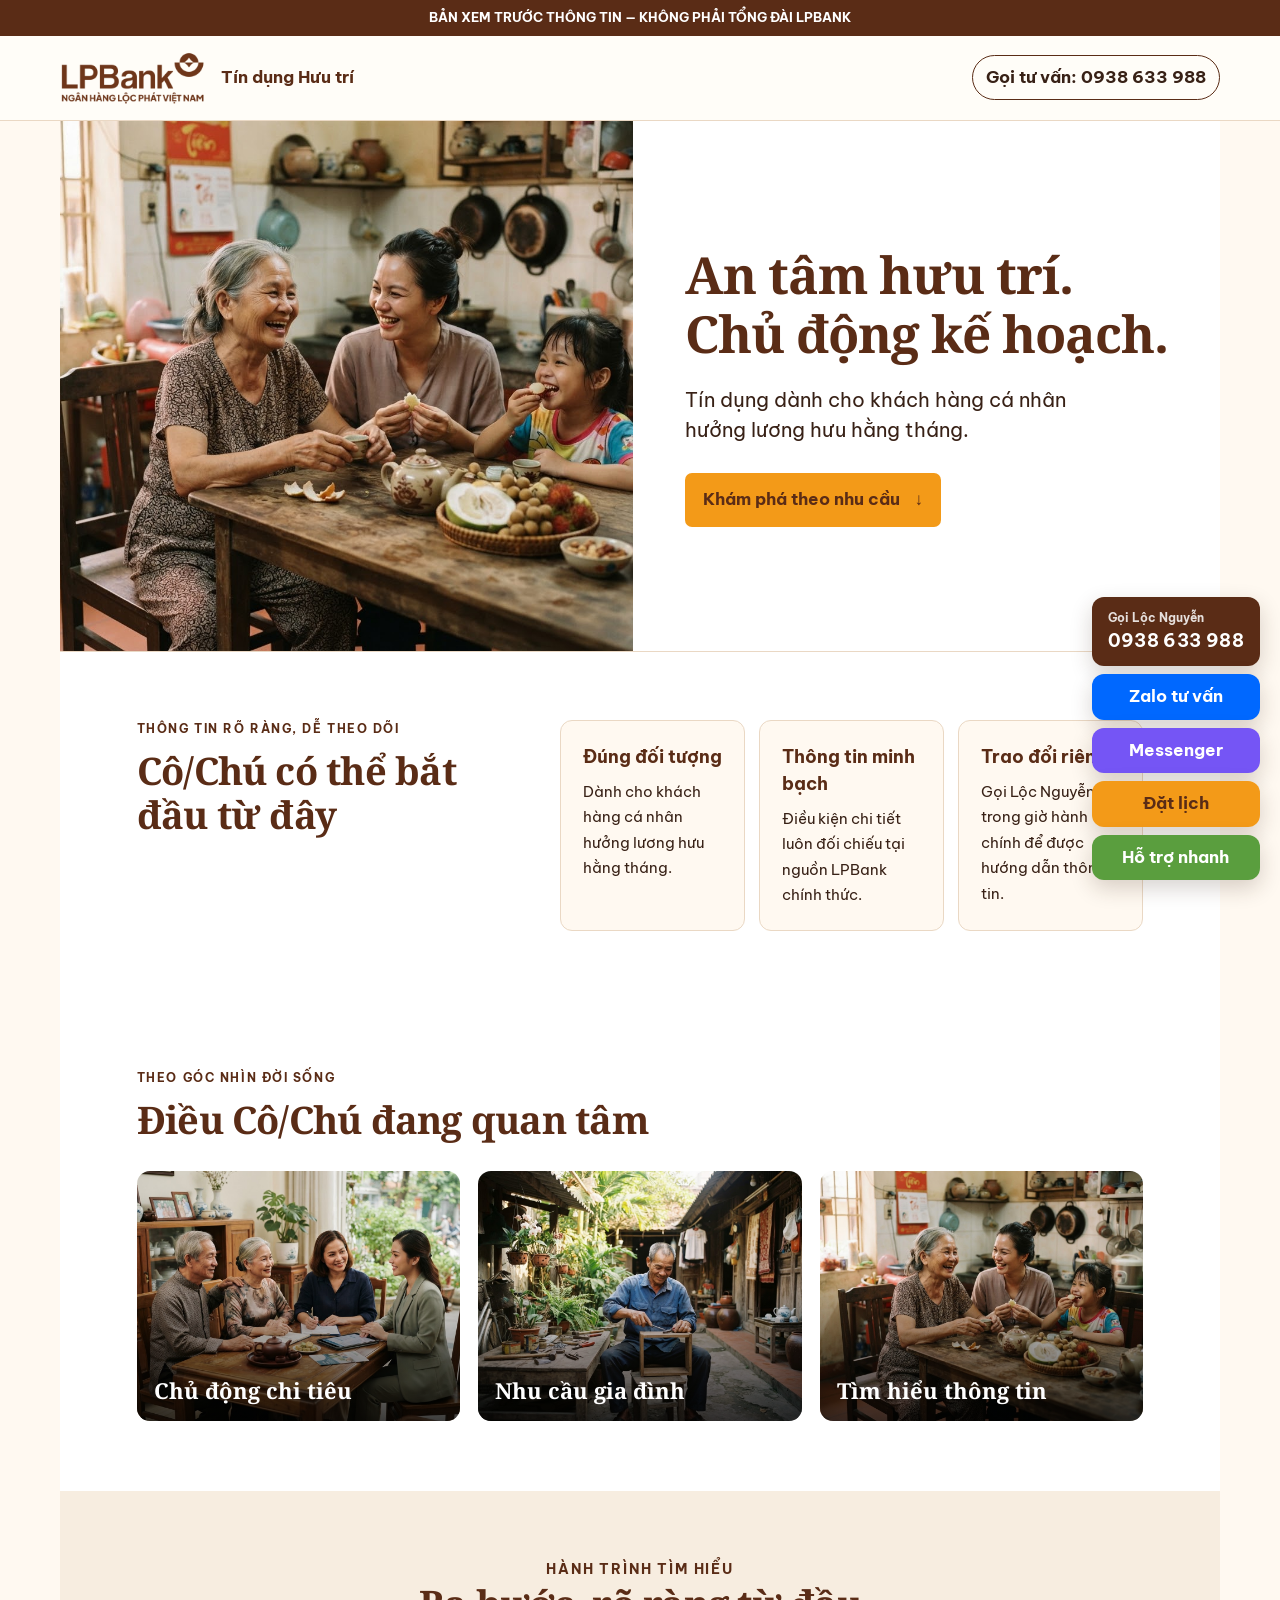
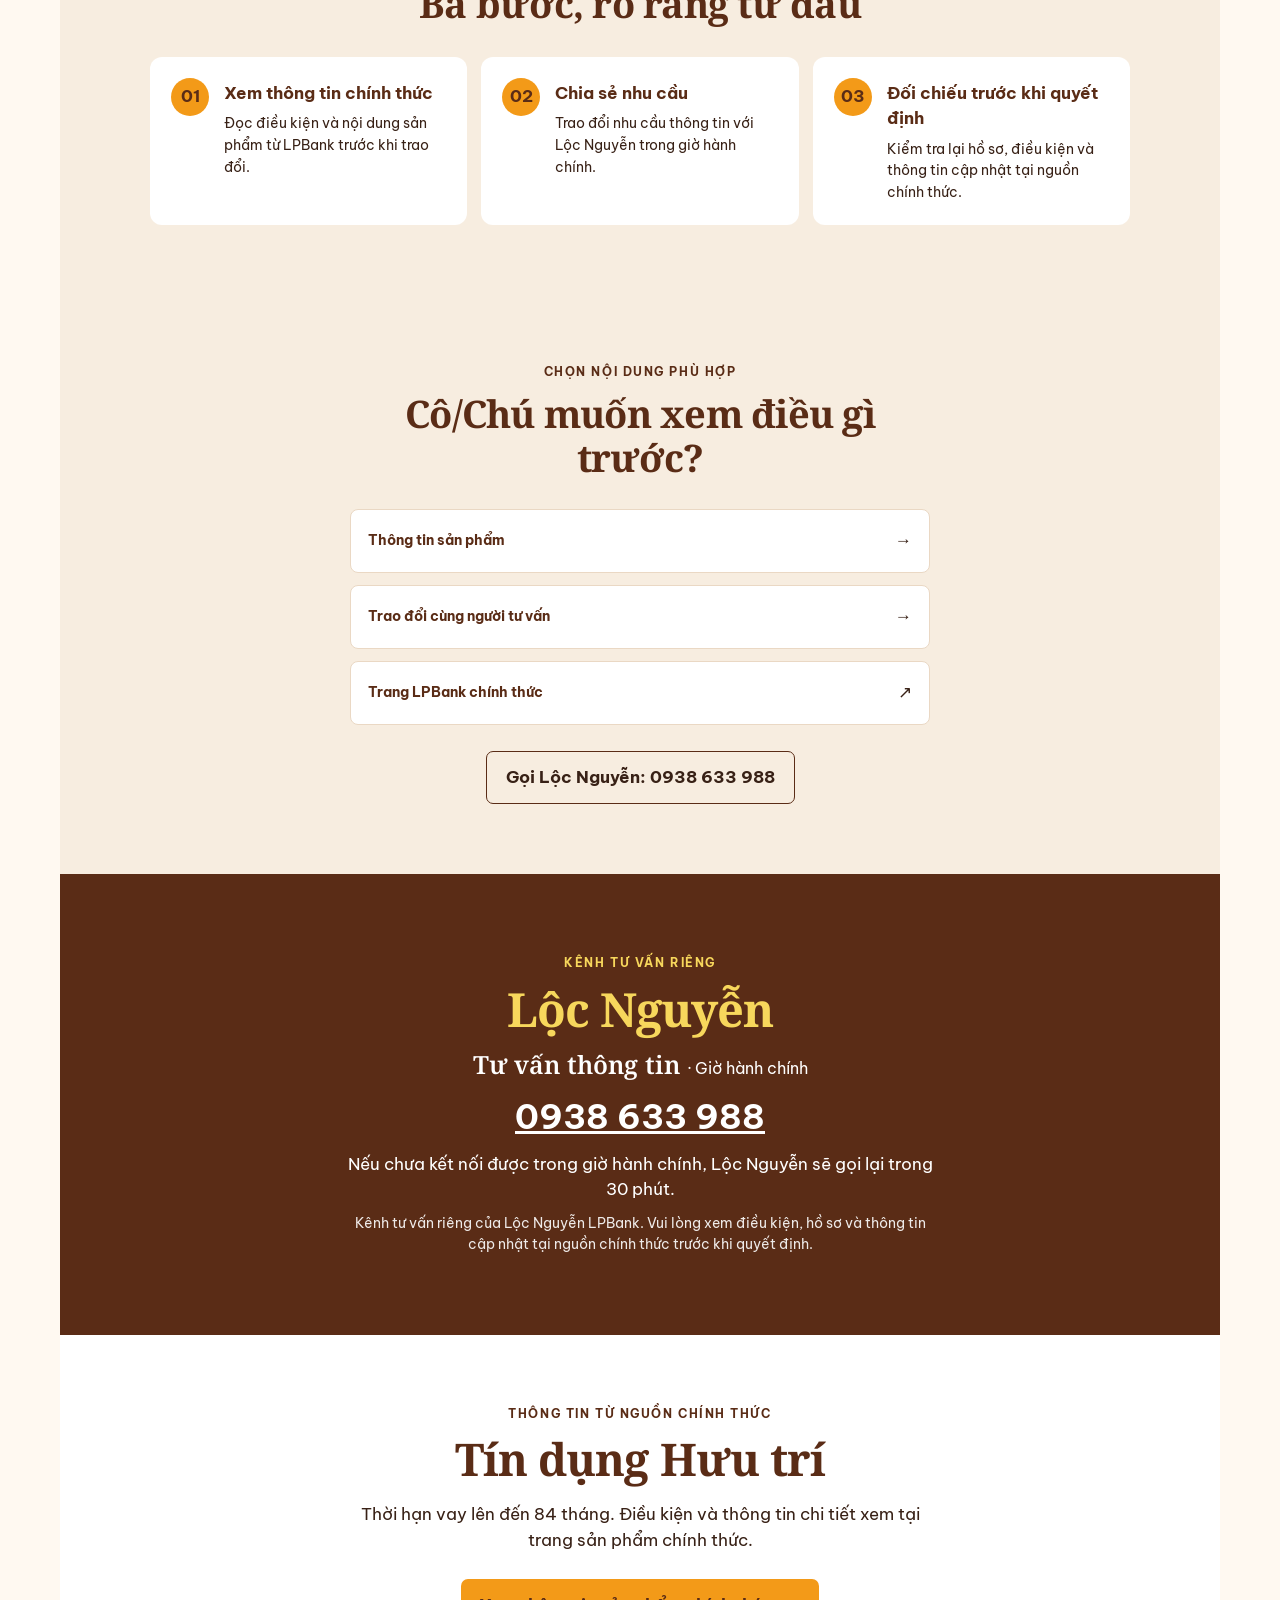
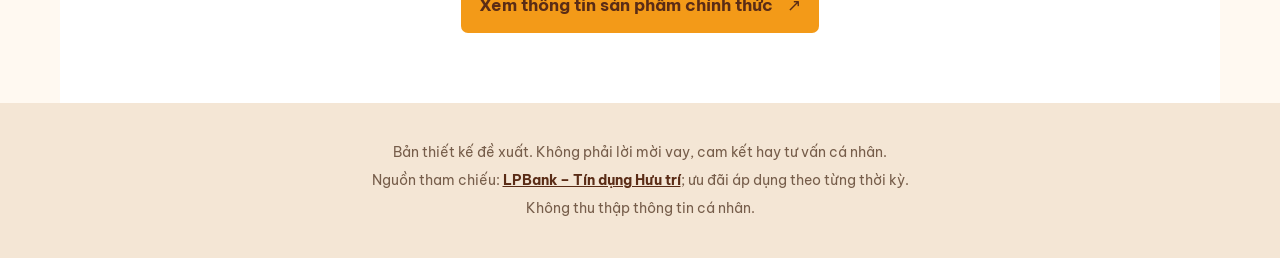
==== commit 5d4573f1: "feat: add contact dock" ====
--- a/index.html
+++ b/index.html
@@ -8,7 +8,8 @@
   <title>LPBank | Tín dụng Hưu trí</title>
   <link rel="icon" href="assets/logo-full.png" type="image/png">
   <link rel="stylesheet" href="styles.css?v=font-qa-r2-20261001">
-  <link rel="stylesheet" href="structure.css?v=information-r1-20261001">
+  <link rel="stylesheet" href="structure.css?v=contact-r1-20261001">
+  <link rel="stylesheet" href="contact.css?v=contact-r1-20261001">
 </head>
 <body>
   <a class="skip-link" href="#main">Đi tới nội dung chính</a>
@@ -38,9 +39,10 @@
       <nav class="choice-list" aria-label="Nội dung tư vấn"><a href="#thong-tin"><b>Thông tin sản phẩm</b><span aria-hidden="true">→</span></a><a href="#lien-he"><b>Trao đổi cùng người tư vấn</b><span aria-hidden="true">→</span></a><a href="https://lpbank.com.vn/ca-nhan/cho-vay/detail-cho-vay/2030" target="_blank" rel="noopener noreferrer" aria-label="Mở thông tin Tín dụng Hưu trí chính thức của LPBank trong trang mới"><b>Trang LPBank chính thức</b><span aria-hidden="true">↗</span></a></nav>
       <a class="outline-phone" href="tel:0938633988">Gọi Lộc Nguyễn: 0938 633 988</a>
     </section>
-    <section class="contact-section" id="lien-he" aria-labelledby="contact-title"><p class="eyebrow">KÊNH TƯ VẤN RIÊNG</p><h2 id="contact-title">Lộc Nguyễn</h2><p class="consultant">Tư vấn thông tin <span>· Giờ hành chính</span></p><a class="contact-number" href="tel:0938633988">0938 633 988</a><p>Nếu chưa kết nối được trong giờ hành chính, Lộc Nguyễn sẽ gọi lại trong 30 phút.</p><p class="boundary">Đây là kênh tư vấn riêng, không phải tổng đài LPBank. Vui lòng xem điều kiện, hồ sơ và thông tin cập nhật tại nguồn chính thức trước khi quyết định.</p></section>
+    <section class="contact-section" id="lien-he" aria-labelledby="contact-title"><p class="eyebrow">KÊNH TƯ VẤN RIÊNG</p><h2 id="contact-title">Lộc Nguyễn</h2><p class="consultant">Tư vấn thông tin <span>· Giờ hành chính</span></p><a class="contact-number" href="tel:0938633988">0938 633 988</a><p>Nếu chưa kết nối được trong giờ hành chính, Lộc Nguyễn sẽ gọi lại trong 30 phút.</p><p class="boundary">Kênh tư vấn riêng của Lộc Nguyễn LPBank. Vui lòng xem điều kiện, hồ sơ và thông tin cập nhật tại nguồn chính thức trước khi quyết định.</p></section>
     <section class="facts-card" id="thong-tin" aria-labelledby="facts-title"><p class="eyebrow">THÔNG TIN TỪ NGUỒN CHÍNH THỨC</p><h2 id="facts-title">Tín dụng Hưu trí</h2><p>Thời hạn vay lên đến 84 tháng. Điều kiện và thông tin chi tiết xem tại trang sản phẩm chính thức.</p><a class="primary-button" href="https://lpbank.com.vn/ca-nhan/cho-vay/detail-cho-vay/2030" target="_blank" rel="noopener noreferrer" aria-label="Mở thông tin sản phẩm chính thức của LPBank trong trang mới">Xem thông tin sản phẩm chính thức <span aria-hidden="true">↗</span></a></section>
   </main>
   <footer><p>Bản thiết kế đề xuất. Không phải lời mời vay, cam kết hay tư vấn cá nhân.</p><p>Nguồn tham chiếu: <a href="https://lpbank.com.vn/ca-nhan/cho-vay/detail-cho-vay/2030" target="_blank" rel="noopener noreferrer" aria-label="Mở Tín dụng Hưu trí LPBank trong trang mới">LPBank – Tín dụng Hưu trí</a>; ưu đãi áp dụng theo từng thời kỳ.</p><p>Không thu thập thông tin cá nhân.</p></footer>
+  <nav class="contact-dock" aria-label="Liên hệ nhanh"><a class="dock-main" href="tel:0938633988" aria-label="Gọi Lộc Nguyễn, 0938 633 988"><span>Gọi Lộc Nguyễn</span><b>0938 633 988</b></a><a class="dock-action dock-zalo" href="https://zalo.me/0938633988" target="_blank" rel="noopener noreferrer" aria-label="Mở Zalo tư vấn Lộc Nguyễn trong trang mới">Zalo tư vấn</a><a class="dock-action dock-messenger" href="https://m.me/locnguyenhcm" target="_blank" rel="noopener noreferrer" aria-label="Mở Messenger của Lộc Nguyễn trong trang mới">Messenger</a><a class="dock-action dock-book" href="https://zalo.me/0938633988" target="_blank" rel="noopener noreferrer" aria-label="Mở Zalo để đặt lịch trong trang mới">Đặt lịch</a><a class="dock-help" href="https://zalo.me/0949532478" target="_blank" rel="noopener noreferrer" aria-label="Mở Zalo hỗ trợ nhanh trong trang mới">Hỗ trợ nhanh</a></nav>
 </body>
 </html>
--- a/structure.css
+++ b/structure.css
@@ -1 +1 @@
-.quick-facts,.journey-section{padding:68px max(28px,6vw);background:#fff}.quick-facts{display:grid;grid-template-columns:.8fr 1.2fr;gap:34px;border-top:1px solid var(--line)}.quick-facts h2,.journey-section h2{font-size:38px}.fact-grid,.journey-section ol{display:grid;grid-template-columns:repeat(3,1fr);gap:14px}.fact-grid article{padding:22px;border:1px solid var(--line);border-radius:12px;background:#fff9f1}.fact-grid strong{display:block;margin-bottom:9px;color:var(--brown);font-size:18px}.fact-grid span{font-size:15px;line-height:1.55}.journey-section{background:#f7ede0;text-align:center}.journey-section h2{margin-bottom:32px}.journey-section ol{max-width:980px;margin:0 auto;padding:0;list-style:none;text-align:left}.journey-section li{display:flex;gap:15px;padding:21px;border-radius:12px;background:#fff}.journey-section li>b{display:grid;flex:0 0 38px;width:38px;height:38px;place-items:center;border-radius:50%;background:var(--orange);color:var(--brown)}.journey-section h3{margin:3px 0 7px;color:var(--brown);font-size:17px}.journey-section p{margin:0;font-size:14px;line-height:1.55}@media(max-width:900px){.quick-facts{grid-template-columns:1fr}.fact-grid,.journey-section ol{grid-template-columns:1fr}}@media(max-width:760px){.quick-facts,.journey-section{padding:48px 20px}.quick-facts h2,.journey-section h2{font-size:31px}.fact-grid{gap:10px}.fact-grid article{padding:18px}}
+.quick-facts,.journey-section{padding:68px max(28px,6vw);background:#fff}.quick-facts{display:grid;grid-template-columns:.8fr 1.2fr;gap:34px;border-top:1px solid var(--line)}.quick-facts h2,.journey-section h2{font-size:38px}.fact-grid,.journey-section ol{display:grid;grid-template-columns:repeat(3,1fr);gap:14px}.fact-grid article{padding:22px;border:1px solid var(--line);border-radius:12px;background:#fff9f1}.fact-grid strong{display:block;margin-bottom:9px;color:var(--brown);font-size:18px}.fact-grid span{font-size:15px;line-height:1.55}.journey-section{background:#f7ede0;text-align:center}.journey-section h2{margin-bottom:32px}.journey-section ol{max-width:980px;margin:0 auto;padding:0;list-style:none;text-align:left}.journey-section li{display:flex;gap:15px;padding:21px;border-radius:12px;background:#fff}.journey-section li>b{display:grid;flex:0 0 38px;width:38px;height:38px;place-items:center;border-radius:50%;background:var(--orange);color:var(--brown)}.journey-section h3{margin:3px 0 7px;color:var(--brown);font-size:17px}.journey-section p{margin:0;font-size:14px;line-height:1.55}@media(max-width:900px){.quick-facts{grid-template-columns:1fr}.fact-grid,.journey-section ol{grid-template-columns:1fr}}@media(max-width:760px){.quick-facts,.journey-section{padding:48px 20px}.quick-facts h2,.journey-section h2{font-size:31px}.fact-grid{gap:10px}.fact-grid article{padding:18px}.hero-content,.hero h1{min-width:0;max-width:100%}.hero h1{font-size:34px}.hero h1 span{white-space:nowrap}}
--- a/contact.css
+++ b/contact.css
@@ -0,0 +1 @@
+.contact-dock{position:fixed;right:20px;bottom:20px;z-index:10;display:grid;gap:8px;max-width:238px}.contact-dock a{min-height:44px;border-radius:12px;font-weight:700;text-decoration:none;box-shadow:0 8px 22px #38211633}.dock-main{display:grid;padding:12px 16px;background:var(--brown);color:#fff}.dock-main span{font-size:12px;opacity:.85}.dock-main b{font-size:18px;letter-spacing:.02em}.dock-action,.dock-help{display:flex;align-items:center;justify-content:center;padding:10px 14px;color:#fff}.dock-zalo{background:#0068ff}.dock-messenger{background:#7555f5}.dock-book{background:#f39a18;color:var(--brown)!important}.dock-help{background:#5a9e3e}.contact-dock a:hover{filter:brightness(.94);transform:translateY(-1px)}@media(max-width:760px){.contact-dock{right:10px;bottom:10px;left:10px;grid-template-columns:repeat(2,1fr);max-width:none}.dock-main{grid-column:span 2;text-align:center}.dock-help{grid-column:span 2}}
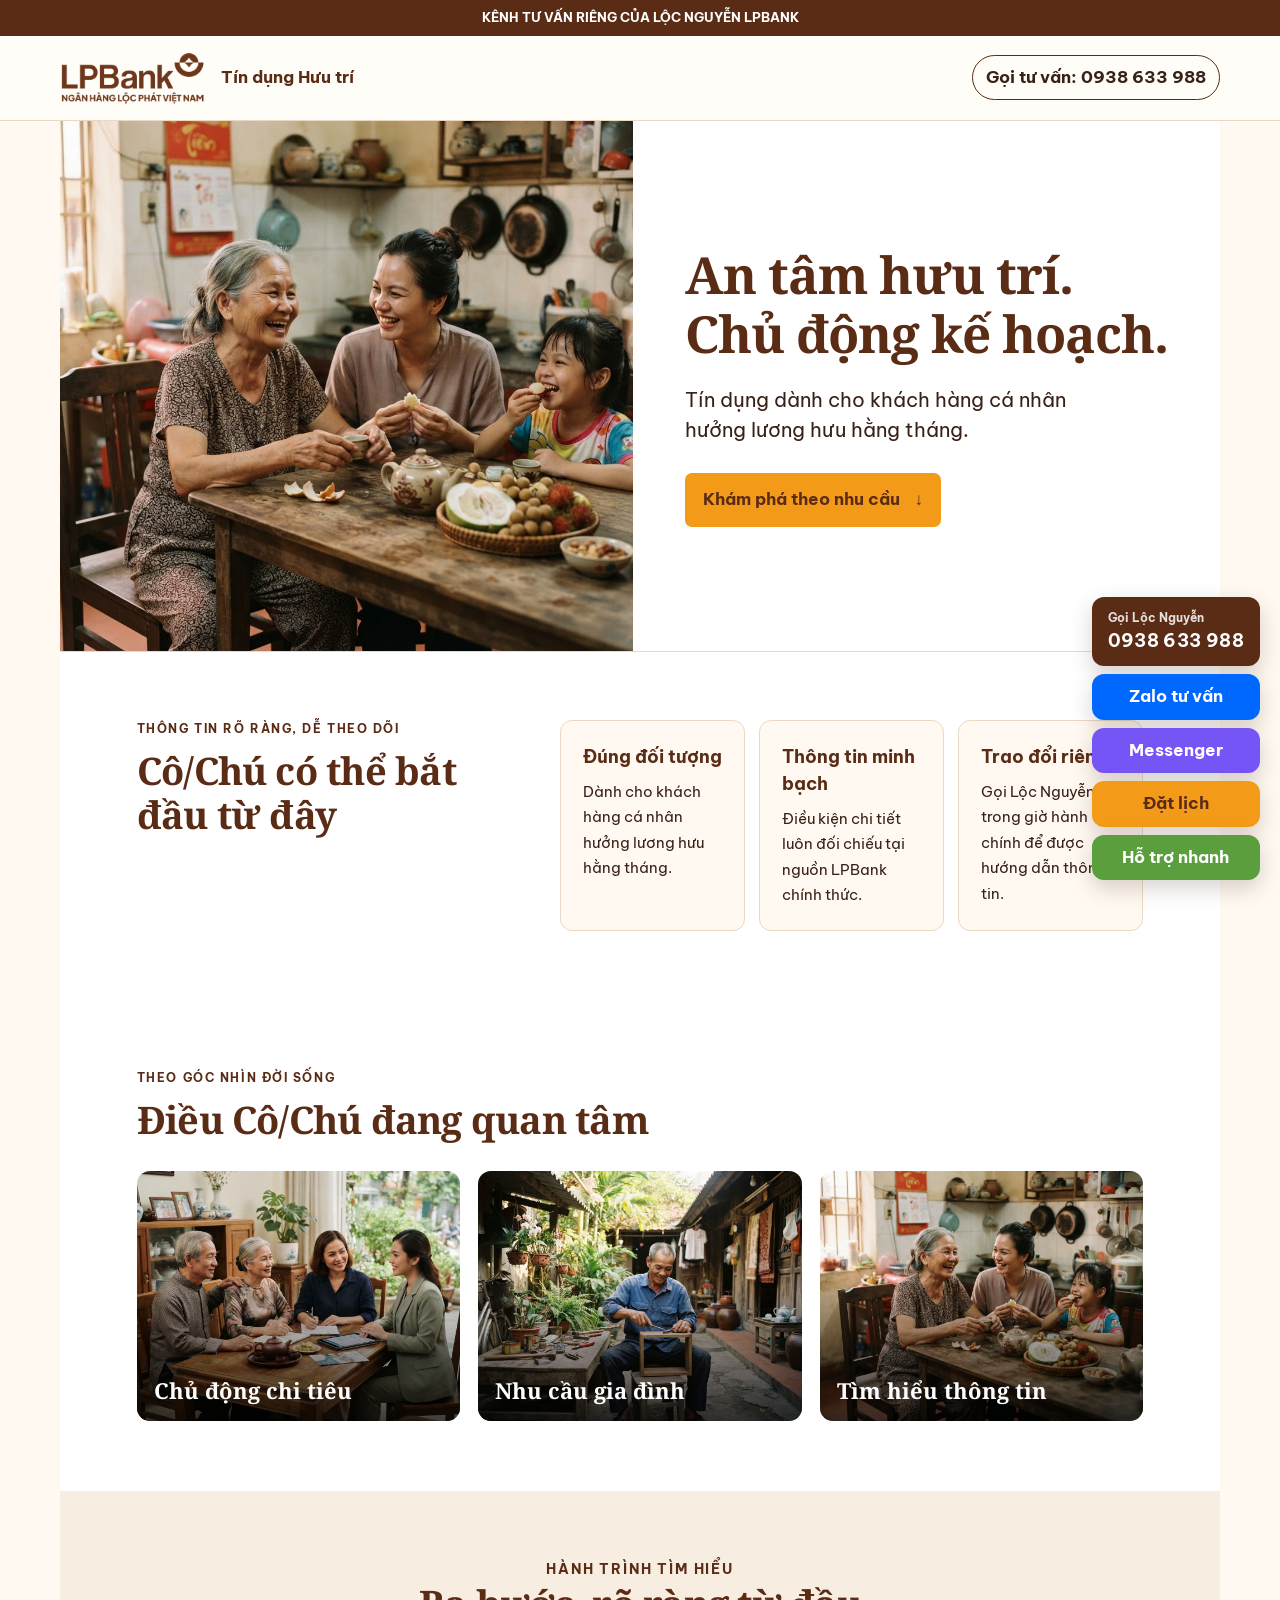
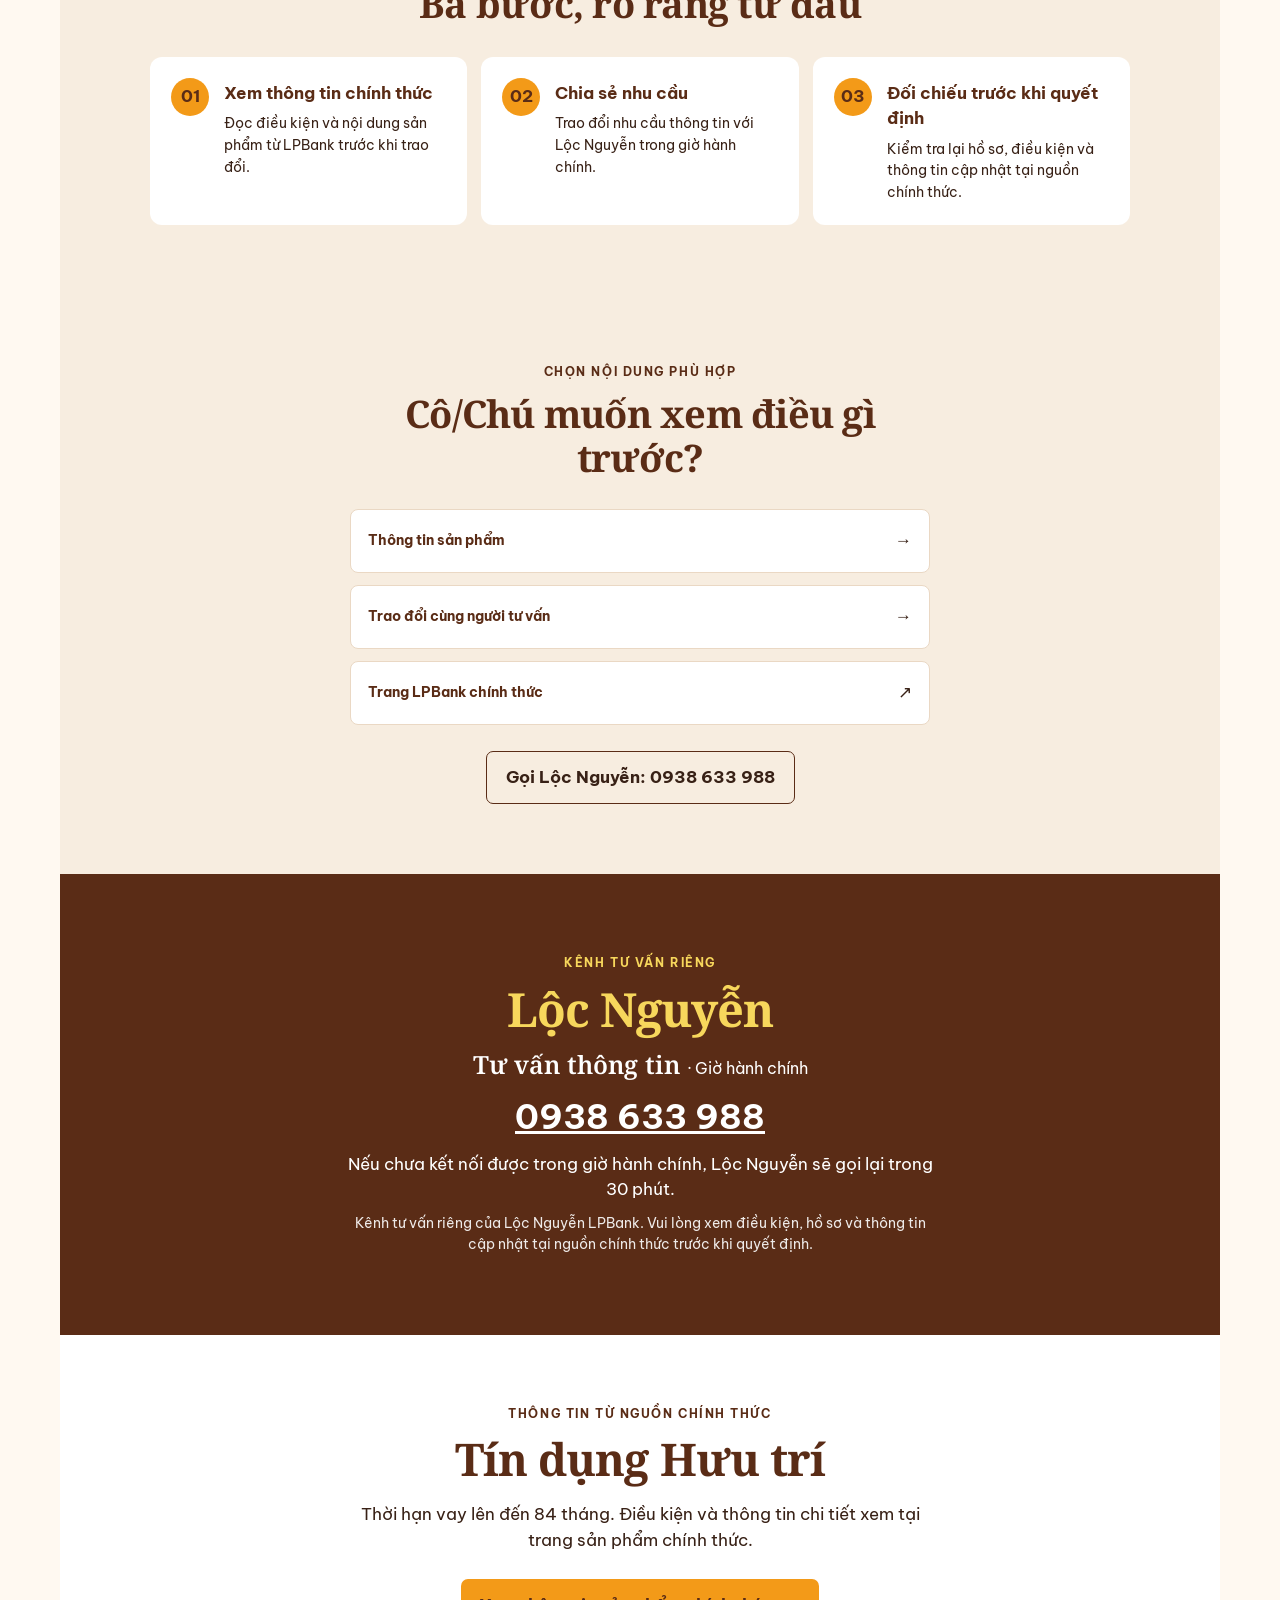
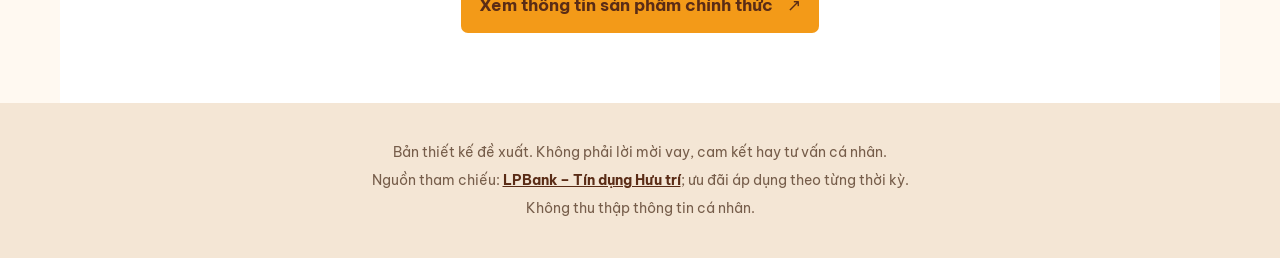
==== commit 8e5dbdb5: "fix: update consultation banner copy" ====
--- a/index.html
+++ b/index.html
@@ -13,7 +13,7 @@
 </head>
 <body>
   <a class="skip-link" href="#main">Đi tới nội dung chính</a>
-  <div class="preview-bar">BẢN XEM TRƯỚC THÔNG TIN — KHÔNG PHẢI TỔNG ĐÀI LPBANK</div>
+  <div class="preview-bar">KÊNH TƯ VẤN RIÊNG CỦA LỘC NGUYỄN LPBANK</div>
   <header class="topbar">
     <a class="brand" href="#main" aria-label="LPBank — về đầu trang"><img src="assets/logo-full.png" alt="LPBank — Ngân hàng Lộc Phát Việt Nam" width="145" height="69"></a>
     <span class="product-name">Tín dụng Hưu trí</span>
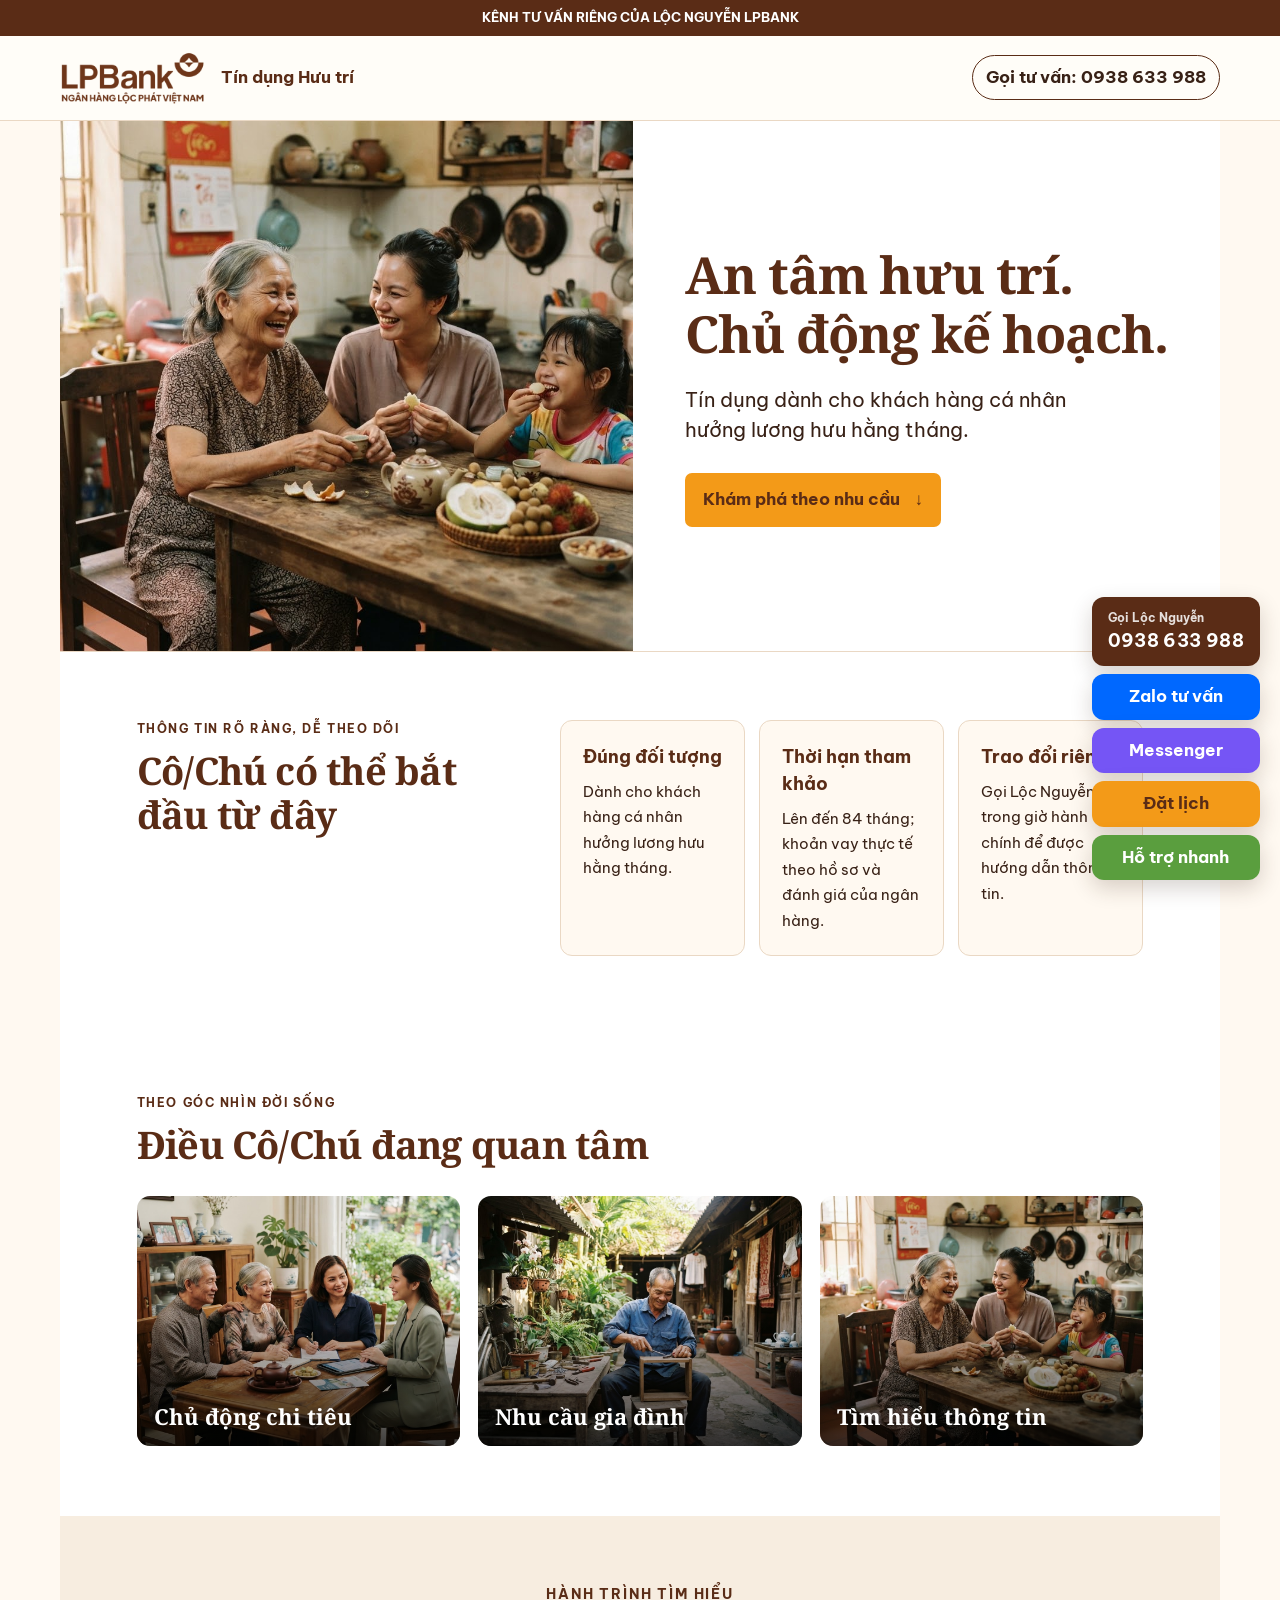
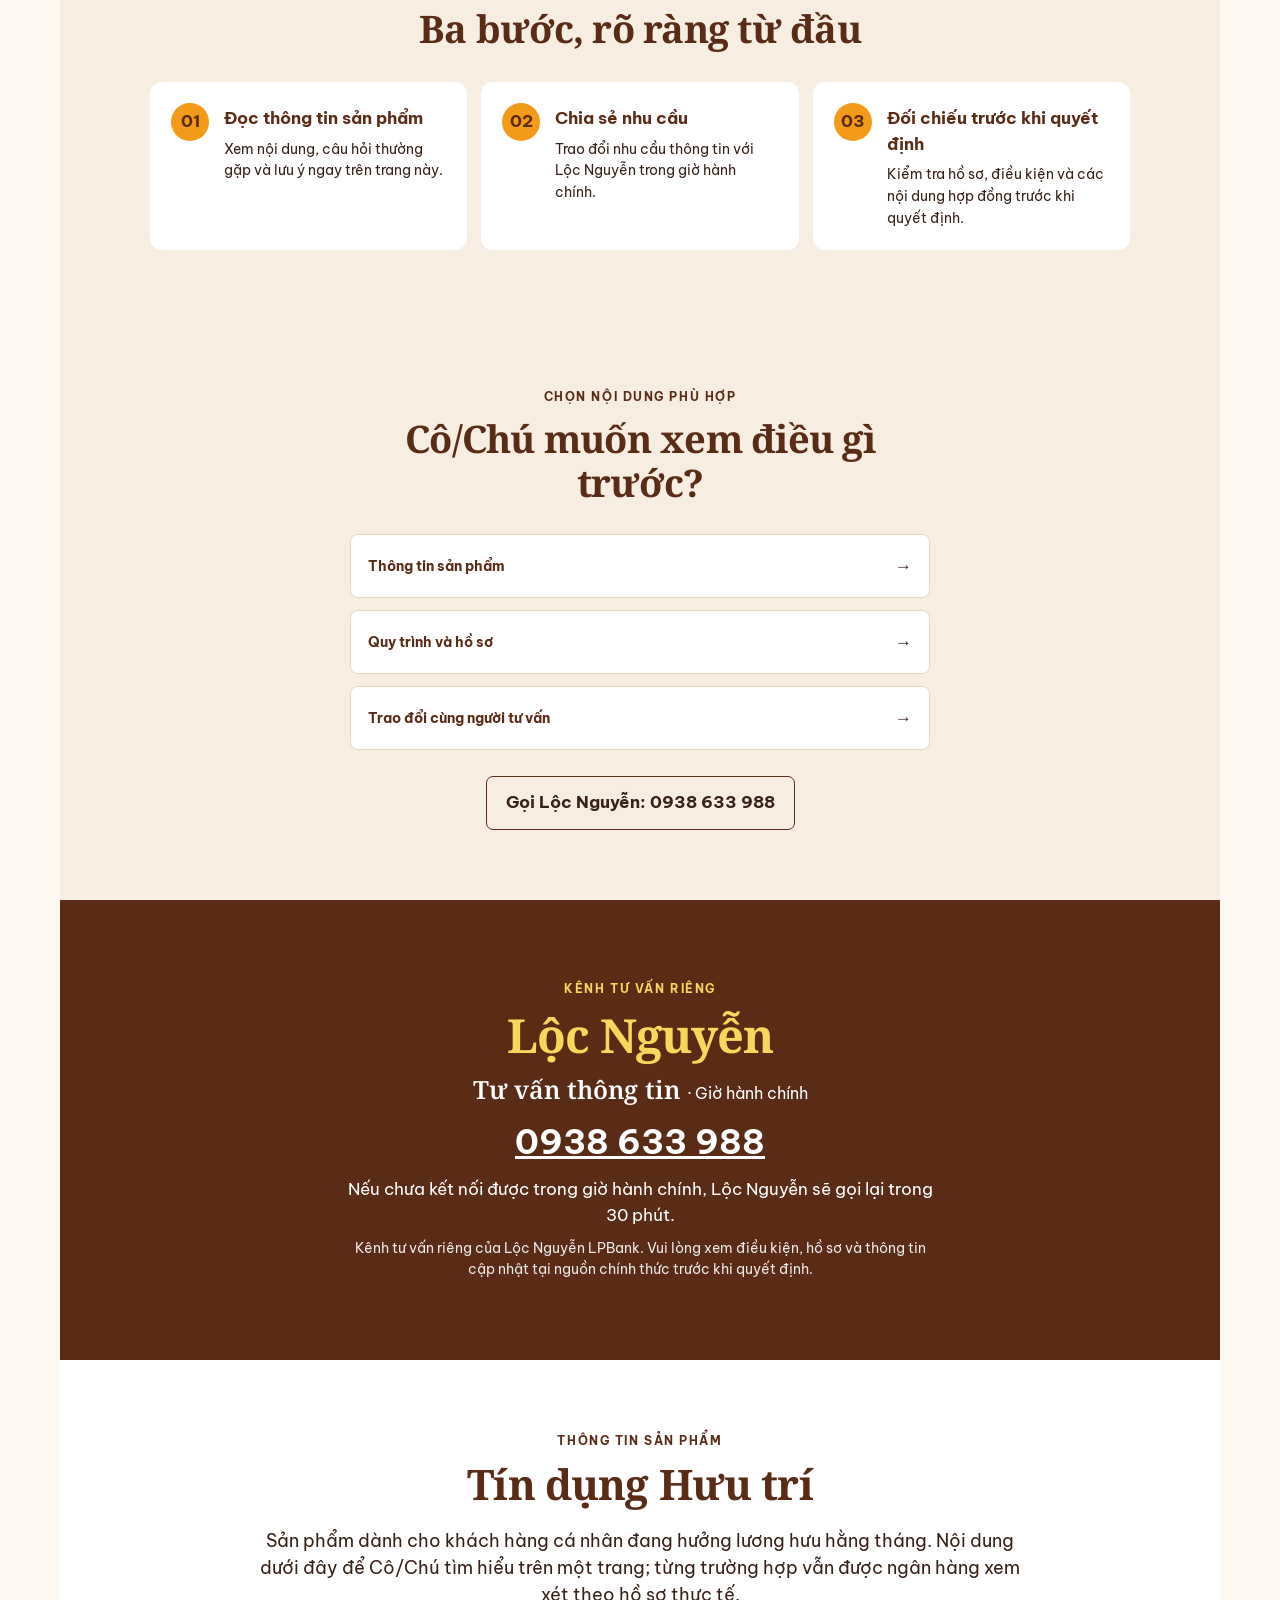
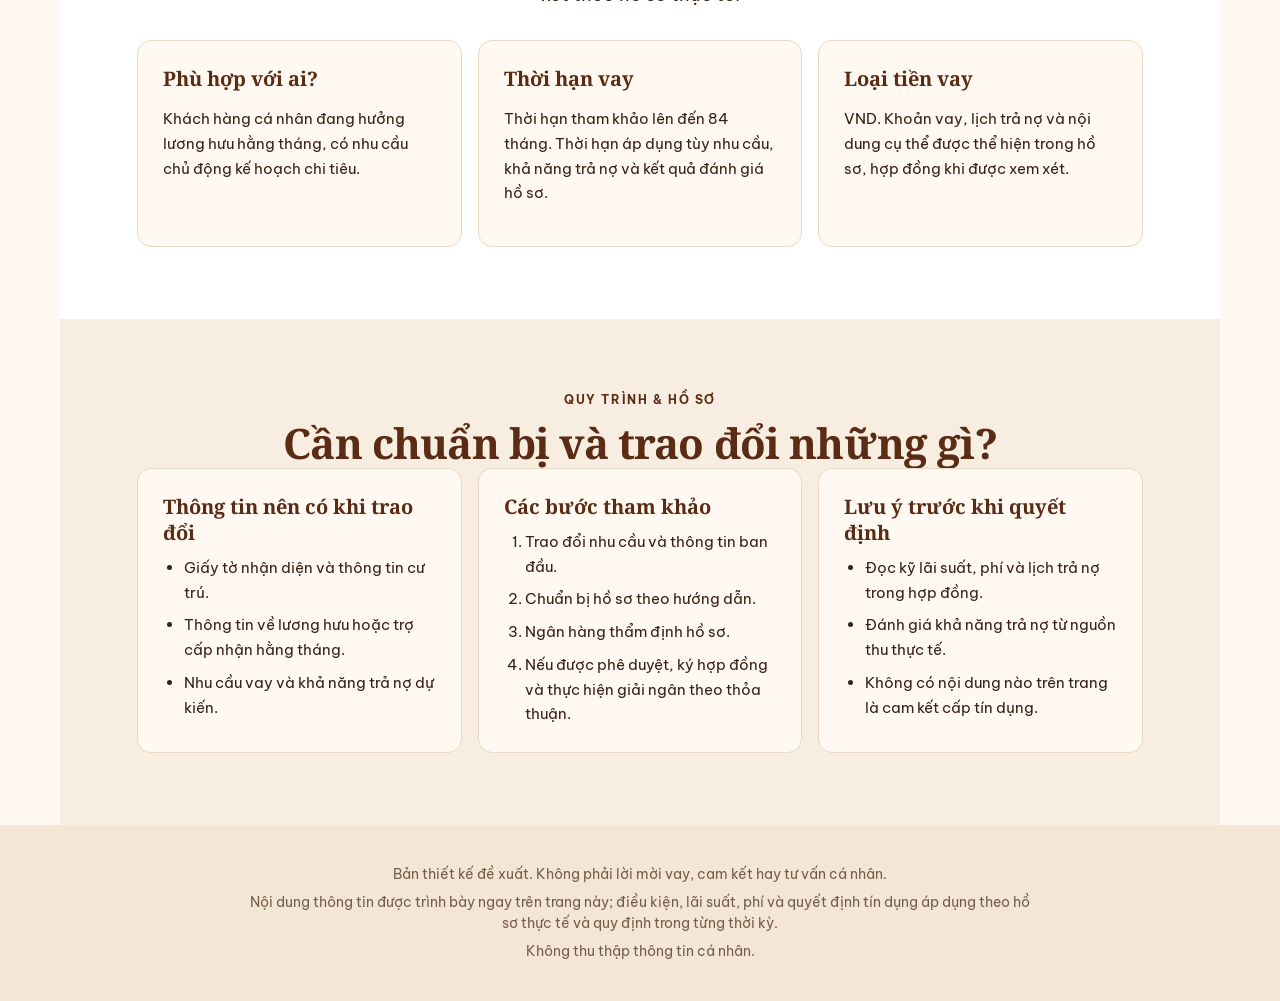
==== commit 8a71c0a4: "feat: keep product information on landing page" ====
--- a/index.html
+++ b/index.html
@@ -10,6 +10,7 @@
   <link rel="stylesheet" href="styles.css?v=font-qa-r2-20261001">
   <link rel="stylesheet" href="structure.css?v=contact-r1-20261001">
   <link rel="stylesheet" href="contact.css?v=contact-r1-20261001">
+  <link rel="stylesheet" href="product.css?v=local-content-r1-20261003">
 </head>
 <body>
   <a class="skip-link" href="#main">Đi tới nội dung chính</a>
@@ -24,7 +25,7 @@
       <img class="hero-image" src="assets/stitch-hero.jpg" alt="Gia đình nhiều thế hệ quây quần bên bàn ăn" width="1200" height="800" fetchpriority="high">
       <div class="hero-content"><h1 id="hero-title"><span>An tâm hưu&nbsp;trí.</span><span>Chủ động kế&nbsp;hoạch.</span></h1><p>Tín dụng dành cho khách hàng cá nhân hưởng lương hưu hằng tháng.</p><a class="primary-button" href="#nhu-cau">Khám phá theo nhu cầu <span aria-hidden="true">↓</span></a></div>
     </section>
-    <section class="quick-facts" aria-labelledby="quick-title"><div><p class="eyebrow">THÔNG TIN RÕ RÀNG, DỄ THEO DÕI</p><h2 id="quick-title">Cô/Chú có thể bắt đầu từ đây</h2></div><div class="fact-grid"><article><strong>Đúng đối tượng</strong><span>Dành cho khách hàng cá nhân hưởng lương hưu hằng tháng.</span></article><article><strong>Thông tin minh bạch</strong><span>Điều kiện chi tiết luôn đối chiếu tại nguồn LPBank chính thức.</span></article><article><strong>Trao đổi riêng</strong><span>Gọi Lộc Nguyễn trong giờ hành chính để được hướng dẫn thông tin.</span></article></div></section>
+    <section class="quick-facts" aria-labelledby="quick-title"><div><p class="eyebrow">THÔNG TIN RÕ RÀNG, DỄ THEO DÕI</p><h2 id="quick-title">Cô/Chú có thể bắt đầu từ đây</h2></div><div class="fact-grid"><article><strong>Đúng đối tượng</strong><span>Dành cho khách hàng cá nhân hưởng lương hưu hằng tháng.</span></article><article><strong>Thời hạn tham khảo</strong><span>Lên đến 84 tháng; khoản vay thực tế theo hồ sơ và đánh giá của ngân hàng.</span></article><article><strong>Trao đổi riêng</strong><span>Gọi Lộc Nguyễn trong giờ hành chính để được hướng dẫn thông tin.</span></article></div></section>
     <section class="life-section" id="nhu-cau" aria-labelledby="life-title">
       <p class="eyebrow">THEO GÓC NHÌN ĐỜI SỐNG</p><h2 id="life-title">Điều Cô/Chú đang quan tâm</h2>
       <div class="photo-tiles">
@@ -33,16 +34,17 @@
         <a href="#thong-tin" class="photo-tile"><img src="assets/stitch-hero.jpg" alt="Gia đình nhiều thế hệ quây quần bên bàn ăn" width="1200" height="800" loading="lazy"><span>Tìm hiểu thông tin</span></a>
       </div>
     </section>
-    <section class="journey-section" aria-labelledby="journey-title"><p class="eyebrow">HÀNH TRÌNH TÌM HIỂU</p><h2 id="journey-title">Ba bước, rõ ràng từ đầu</h2><ol><li><b>01</b><div><h3>Xem thông tin chính thức</h3><p>Đọc điều kiện và nội dung sản phẩm từ LPBank trước khi trao đổi.</p></div></li><li><b>02</b><div><h3>Chia sẻ nhu cầu</h3><p>Trao đổi nhu cầu thông tin với Lộc Nguyễn trong giờ hành chính.</p></div></li><li><b>03</b><div><h3>Đối chiếu trước khi quyết định</h3><p>Kiểm tra lại hồ sơ, điều kiện và thông tin cập nhật tại nguồn chính thức.</p></div></li></ol></section>
+    <section class="journey-section" aria-labelledby="journey-title"><p class="eyebrow">HÀNH TRÌNH TÌM HIỂU</p><h2 id="journey-title">Ba bước, rõ ràng từ đầu</h2><ol><li><b>01</b><div><h3>Đọc thông tin sản phẩm</h3><p>Xem nội dung, câu hỏi thường gặp và lưu ý ngay trên trang này.</p></div></li><li><b>02</b><div><h3>Chia sẻ nhu cầu</h3><p>Trao đổi nhu cầu thông tin với Lộc Nguyễn trong giờ hành chính.</p></div></li><li><b>03</b><div><h3>Đối chiếu trước khi quyết định</h3><p>Kiểm tra hồ sơ, điều kiện và các nội dung hợp đồng trước khi quyết định.</p></div></li></ol></section>
     <section class="choice-section" id="chon-noi-dung" aria-labelledby="choice-title">
       <p class="eyebrow">CHỌN NỘI DUNG PHÙ HỢP</p><h2 id="choice-title">Cô/Chú muốn xem điều gì trước?</h2>
-      <nav class="choice-list" aria-label="Nội dung tư vấn"><a href="#thong-tin"><b>Thông tin sản phẩm</b><span aria-hidden="true">→</span></a><a href="#lien-he"><b>Trao đổi cùng người tư vấn</b><span aria-hidden="true">→</span></a><a href="https://lpbank.com.vn/ca-nhan/cho-vay/detail-cho-vay/2030" target="_blank" rel="noopener noreferrer" aria-label="Mở thông tin Tín dụng Hưu trí chính thức của LPBank trong trang mới"><b>Trang LPBank chính thức</b><span aria-hidden="true">↗</span></a></nav>
+      <nav class="choice-list" aria-label="Nội dung tư vấn"><a href="#thong-tin"><b>Thông tin sản phẩm</b><span aria-hidden="true">→</span></a><a href="#quy-trinh"><b>Quy trình và hồ sơ</b><span aria-hidden="true">→</span></a><a href="#lien-he"><b>Trao đổi cùng người tư vấn</b><span aria-hidden="true">→</span></a></nav>
       <a class="outline-phone" href="tel:0938633988">Gọi Lộc Nguyễn: 0938 633 988</a>
     </section>
     <section class="contact-section" id="lien-he" aria-labelledby="contact-title"><p class="eyebrow">KÊNH TƯ VẤN RIÊNG</p><h2 id="contact-title">Lộc Nguyễn</h2><p class="consultant">Tư vấn thông tin <span>· Giờ hành chính</span></p><a class="contact-number" href="tel:0938633988">0938 633 988</a><p>Nếu chưa kết nối được trong giờ hành chính, Lộc Nguyễn sẽ gọi lại trong 30 phút.</p><p class="boundary">Kênh tư vấn riêng của Lộc Nguyễn LPBank. Vui lòng xem điều kiện, hồ sơ và thông tin cập nhật tại nguồn chính thức trước khi quyết định.</p></section>
-    <section class="facts-card" id="thong-tin" aria-labelledby="facts-title"><p class="eyebrow">THÔNG TIN TỪ NGUỒN CHÍNH THỨC</p><h2 id="facts-title">Tín dụng Hưu trí</h2><p>Thời hạn vay lên đến 84 tháng. Điều kiện và thông tin chi tiết xem tại trang sản phẩm chính thức.</p><a class="primary-button" href="https://lpbank.com.vn/ca-nhan/cho-vay/detail-cho-vay/2030" target="_blank" rel="noopener noreferrer" aria-label="Mở thông tin sản phẩm chính thức của LPBank trong trang mới">Xem thông tin sản phẩm chính thức <span aria-hidden="true">↗</span></a></section>
+    <section class="product-details" id="thong-tin" aria-labelledby="facts-title"><p class="eyebrow">THÔNG TIN SẢN PHẨM</p><h2 id="facts-title">Tín dụng Hưu trí</h2><p class="product-intro">Sản phẩm dành cho khách hàng cá nhân đang hưởng lương hưu hằng tháng. Nội dung dưới đây để Cô/Chú tìm hiểu trên một trang; từng trường hợp vẫn được ngân hàng xem xét theo hồ sơ thực tế.</p><div class="product-grid"><article><h3>Phù hợp với ai?</h3><p>Khách hàng cá nhân đang hưởng lương hưu hằng tháng, có nhu cầu chủ động kế hoạch chi tiêu.</p></article><article><h3>Thời hạn vay</h3><p>Thời hạn tham khảo lên đến 84 tháng. Thời hạn áp dụng tùy nhu cầu, khả năng trả nợ và kết quả đánh giá hồ sơ.</p></article><article><h3>Loại tiền vay</h3><p>VND. Khoản vay, lịch trả nợ và nội dung cụ thể được thể hiện trong hồ sơ, hợp đồng khi được xem xét.</p></article></div></section>
+    <section class="process-card" id="quy-trinh" aria-labelledby="process-title"><p class="eyebrow">QUY TRÌNH &amp; HỒ SƠ</p><h2 id="process-title">Cần chuẩn bị và trao đổi những gì?</h2><div class="process-grid"><article><h3>Thông tin nên có khi trao đổi</h3><ul><li>Giấy tờ nhận diện và thông tin cư trú.</li><li>Thông tin về lương hưu hoặc trợ cấp nhận hằng tháng.</li><li>Nhu cầu vay và khả năng trả nợ dự kiến.</li></ul></article><article><h3>Các bước tham khảo</h3><ol><li>Trao đổi nhu cầu và thông tin ban đầu.</li><li>Chuẩn bị hồ sơ theo hướng dẫn.</li><li>Ngân hàng thẩm định hồ sơ.</li><li>Nếu được phê duyệt, ký hợp đồng và thực hiện giải ngân theo thỏa thuận.</li></ol></article><article><h3>Lưu ý trước khi quyết định</h3><ul><li>Đọc kỹ lãi suất, phí và lịch trả nợ trong hợp đồng.</li><li>Đánh giá khả năng trả nợ từ nguồn thu thực tế.</li><li>Không có nội dung nào trên trang là cam kết cấp tín dụng.</li></ul></article></div></section>
   </main>
-  <footer><p>Bản thiết kế đề xuất. Không phải lời mời vay, cam kết hay tư vấn cá nhân.</p><p>Nguồn tham chiếu: <a href="https://lpbank.com.vn/ca-nhan/cho-vay/detail-cho-vay/2030" target="_blank" rel="noopener noreferrer" aria-label="Mở Tín dụng Hưu trí LPBank trong trang mới">LPBank – Tín dụng Hưu trí</a>; ưu đãi áp dụng theo từng thời kỳ.</p><p>Không thu thập thông tin cá nhân.</p></footer>
+  <footer><p>Bản thiết kế đề xuất. Không phải lời mời vay, cam kết hay tư vấn cá nhân.</p><p>Nội dung thông tin được trình bày ngay trên trang này; điều kiện, lãi suất, phí và quyết định tín dụng áp dụng theo hồ sơ thực tế và quy định trong từng thời kỳ.</p><p>Không thu thập thông tin cá nhân.</p></footer>
   <nav class="contact-dock" aria-label="Liên hệ nhanh"><a class="dock-main" href="tel:0938633988" aria-label="Gọi Lộc Nguyễn, 0938 633 988"><span>Gọi Lộc Nguyễn</span><b>0938 633 988</b></a><a class="dock-action dock-zalo" href="https://zalo.me/0938633988" target="_blank" rel="noopener noreferrer" aria-label="Mở Zalo tư vấn Lộc Nguyễn trong trang mới">Zalo tư vấn</a><a class="dock-action dock-messenger" href="https://m.me/locnguyenhcm" target="_blank" rel="noopener noreferrer" aria-label="Mở Messenger của Lộc Nguyễn trong trang mới">Messenger</a><a class="dock-action dock-book" href="https://zalo.me/0938633988" target="_blank" rel="noopener noreferrer" aria-label="Mở Zalo để đặt lịch trong trang mới">Đặt lịch</a><a class="dock-help" href="https://zalo.me/0949532478" target="_blank" rel="noopener noreferrer" aria-label="Mở Zalo hỗ trợ nhanh trong trang mới">Hỗ trợ nhanh</a></nav>
 </body>
 </html>
--- a/product.css
+++ b/product.css
@@ -0,0 +1 @@
+.product-details,.process-card{padding:72px max(28px,6vw);background:#fff;text-align:center}.product-details h2,.process-card h2{font-size:42px}.product-intro{max-width:760px;margin:18px auto 32px;font-size:18px}.product-grid,.process-grid{display:grid;grid-template-columns:repeat(3,1fr);gap:16px;max-width:1100px;margin:auto;text-align:left}.product-grid article,.process-grid article{padding:25px;border:1px solid var(--line);border-radius:14px;background:#fff9f1}.product-grid h3,.process-grid h3{margin:0 0 10px;color:var(--brown);font:700 20px/1.3 var(--display)}.product-grid p,.process-grid li{font-size:15px;line-height:1.65}.process-card{background:#f7ede0}.process-grid{counter-reset:steps}.process-grid ul,.process-grid ol{margin:0;padding-left:21px}.process-grid li+li{margin-top:8px}@media(max-width:900px){.product-grid,.process-grid{grid-template-columns:1fr}}@media(max-width:760px){.product-details,.process-card{padding:52px 20px}.product-details h2,.process-card h2{font-size:33px}.product-intro{font-size:16px}.product-grid article,.process-grid article{padding:20px}}
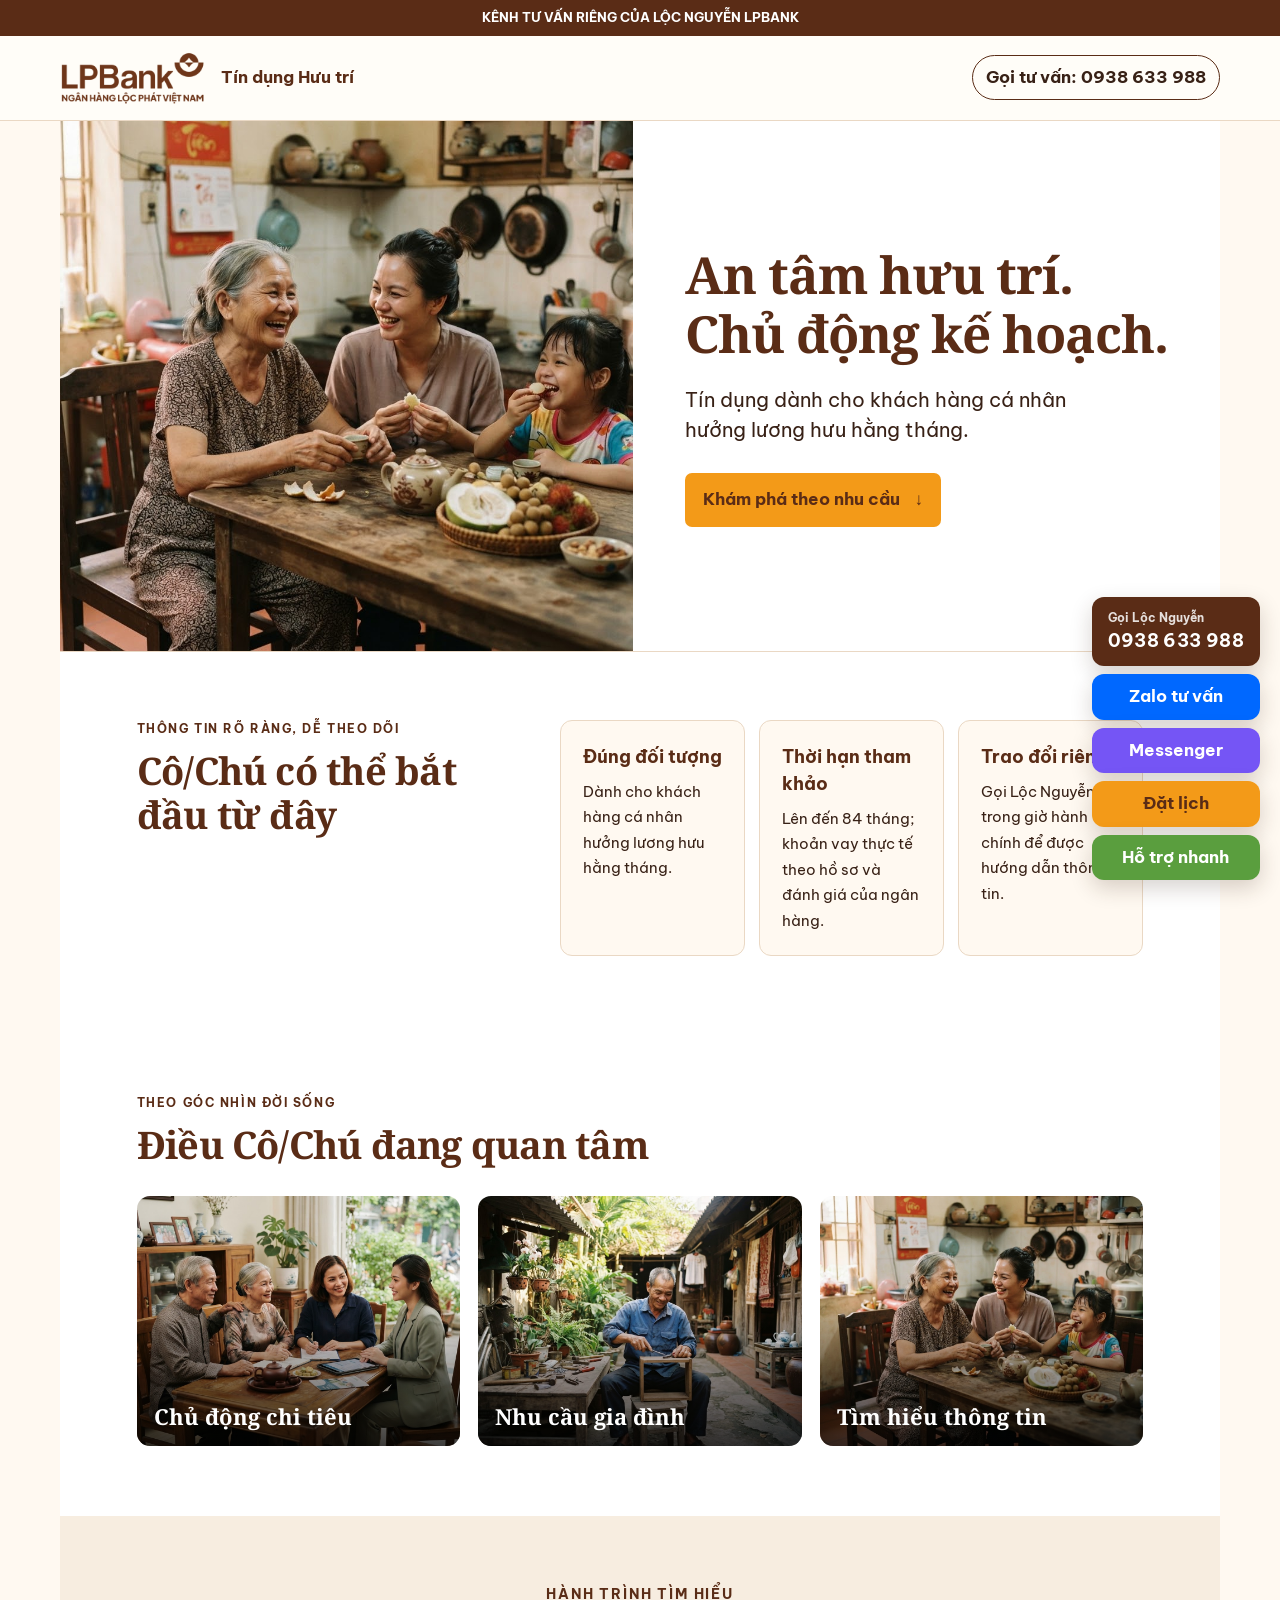
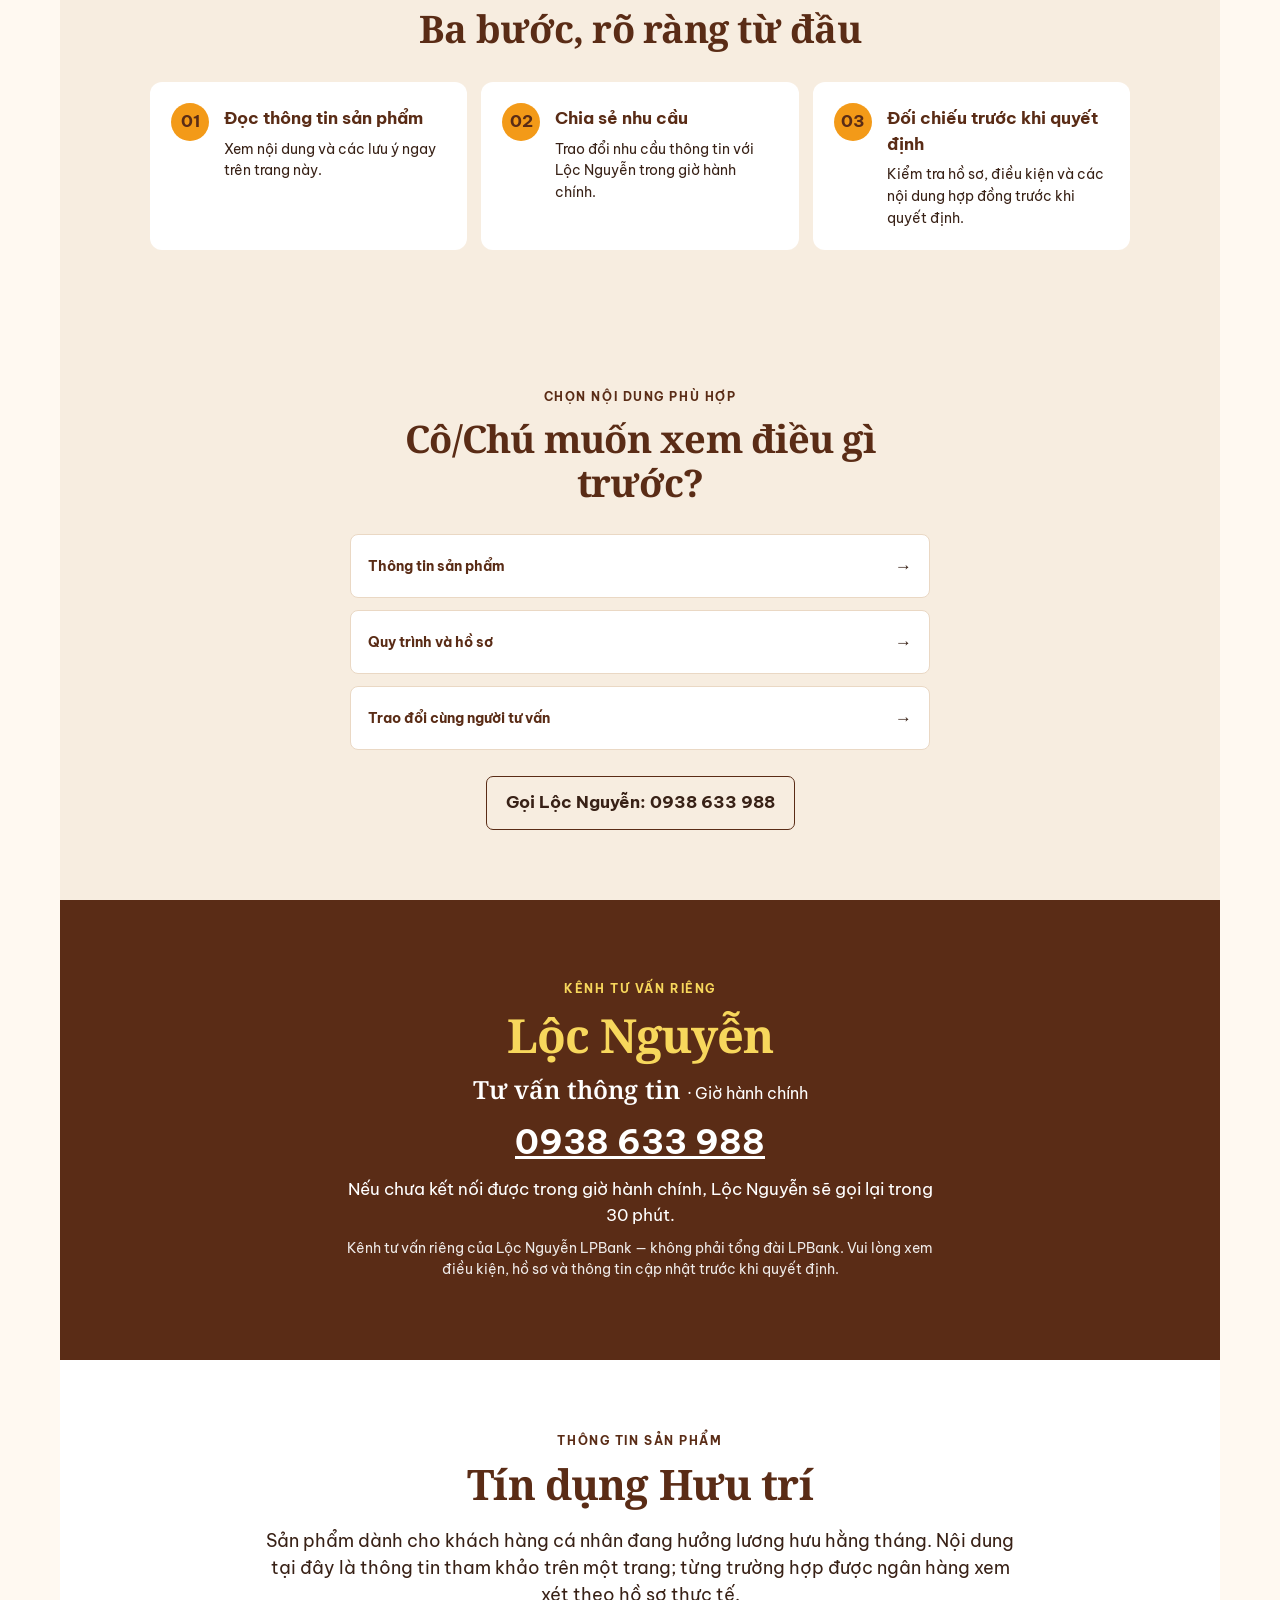
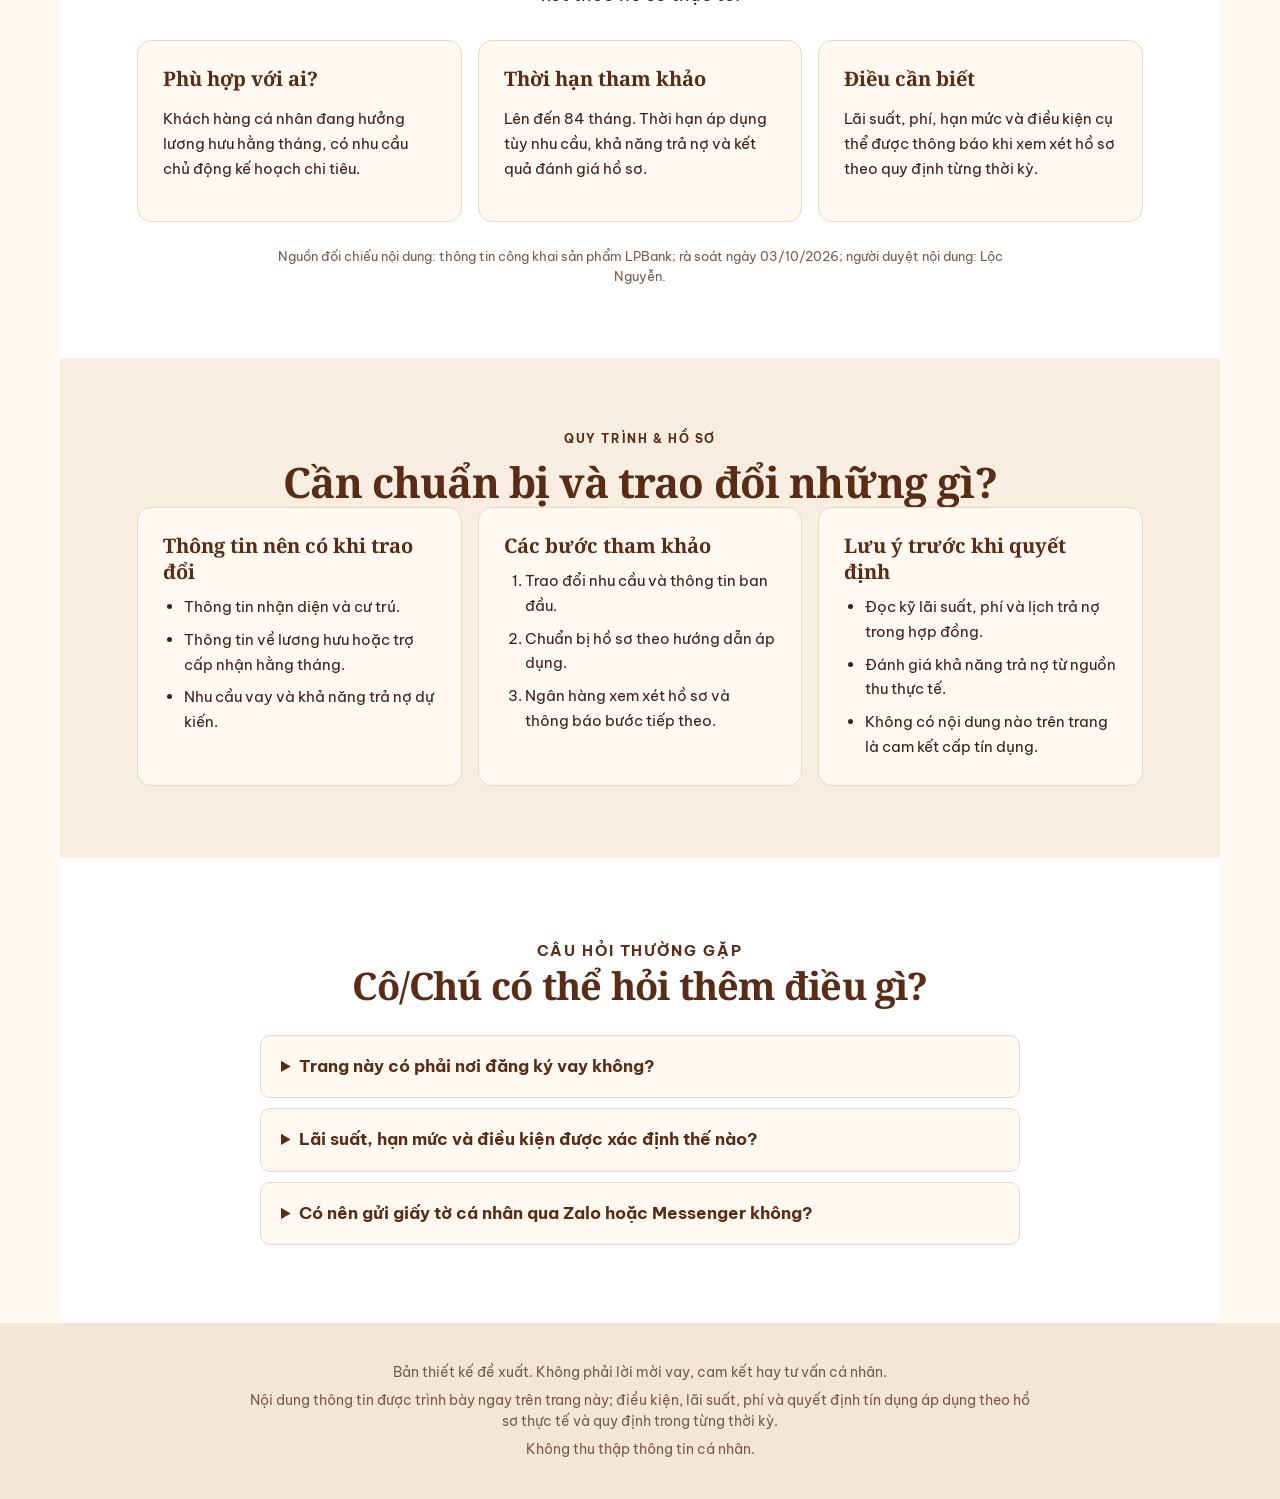
==== commit 8cdea07f: "fix: govern local product information" ====
--- a/index.html
+++ b/index.html
@@ -11,6 +11,7 @@
   <link rel="stylesheet" href="structure.css?v=contact-r1-20261001">
   <link rel="stylesheet" href="contact.css?v=contact-r1-20261001">
   <link rel="stylesheet" href="product.css?v=local-content-r1-20261003">
+  <link rel="stylesheet" href="local-content-qa.css?v=local-content-r2-20261003">
 </head>
 <body>
   <a class="skip-link" href="#main">Đi tới nội dung chính</a>
@@ -34,15 +35,16 @@
         <a href="#thong-tin" class="photo-tile"><img src="assets/stitch-hero.jpg" alt="Gia đình nhiều thế hệ quây quần bên bàn ăn" width="1200" height="800" loading="lazy"><span>Tìm hiểu thông tin</span></a>
       </div>
     </section>
-    <section class="journey-section" aria-labelledby="journey-title"><p class="eyebrow">HÀNH TRÌNH TÌM HIỂU</p><h2 id="journey-title">Ba bước, rõ ràng từ đầu</h2><ol><li><b>01</b><div><h3>Đọc thông tin sản phẩm</h3><p>Xem nội dung, câu hỏi thường gặp và lưu ý ngay trên trang này.</p></div></li><li><b>02</b><div><h3>Chia sẻ nhu cầu</h3><p>Trao đổi nhu cầu thông tin với Lộc Nguyễn trong giờ hành chính.</p></div></li><li><b>03</b><div><h3>Đối chiếu trước khi quyết định</h3><p>Kiểm tra hồ sơ, điều kiện và các nội dung hợp đồng trước khi quyết định.</p></div></li></ol></section>
+    <section class="journey-section" aria-labelledby="journey-title"><p class="eyebrow">HÀNH TRÌNH TÌM HIỂU</p><h2 id="journey-title">Ba bước, rõ ràng từ đầu</h2><ol><li><b>01</b><div><h3>Đọc thông tin sản phẩm</h3><p>Xem nội dung và các lưu ý ngay trên trang này.</p></div></li><li><b>02</b><div><h3>Chia sẻ nhu cầu</h3><p>Trao đổi nhu cầu thông tin với Lộc Nguyễn trong giờ hành chính.</p></div></li><li><b>03</b><div><h3>Đối chiếu trước khi quyết định</h3><p>Kiểm tra hồ sơ, điều kiện và các nội dung hợp đồng trước khi quyết định.</p></div></li></ol></section>
     <section class="choice-section" id="chon-noi-dung" aria-labelledby="choice-title">
       <p class="eyebrow">CHỌN NỘI DUNG PHÙ HỢP</p><h2 id="choice-title">Cô/Chú muốn xem điều gì trước?</h2>
       <nav class="choice-list" aria-label="Nội dung tư vấn"><a href="#thong-tin"><b>Thông tin sản phẩm</b><span aria-hidden="true">→</span></a><a href="#quy-trinh"><b>Quy trình và hồ sơ</b><span aria-hidden="true">→</span></a><a href="#lien-he"><b>Trao đổi cùng người tư vấn</b><span aria-hidden="true">→</span></a></nav>
       <a class="outline-phone" href="tel:0938633988">Gọi Lộc Nguyễn: 0938 633 988</a>
     </section>
-    <section class="contact-section" id="lien-he" aria-labelledby="contact-title"><p class="eyebrow">KÊNH TƯ VẤN RIÊNG</p><h2 id="contact-title">Lộc Nguyễn</h2><p class="consultant">Tư vấn thông tin <span>· Giờ hành chính</span></p><a class="contact-number" href="tel:0938633988">0938 633 988</a><p>Nếu chưa kết nối được trong giờ hành chính, Lộc Nguyễn sẽ gọi lại trong 30 phút.</p><p class="boundary">Kênh tư vấn riêng của Lộc Nguyễn LPBank. Vui lòng xem điều kiện, hồ sơ và thông tin cập nhật tại nguồn chính thức trước khi quyết định.</p></section>
-    <section class="product-details" id="thong-tin" aria-labelledby="facts-title"><p class="eyebrow">THÔNG TIN SẢN PHẨM</p><h2 id="facts-title">Tín dụng Hưu trí</h2><p class="product-intro">Sản phẩm dành cho khách hàng cá nhân đang hưởng lương hưu hằng tháng. Nội dung dưới đây để Cô/Chú tìm hiểu trên một trang; từng trường hợp vẫn được ngân hàng xem xét theo hồ sơ thực tế.</p><div class="product-grid"><article><h3>Phù hợp với ai?</h3><p>Khách hàng cá nhân đang hưởng lương hưu hằng tháng, có nhu cầu chủ động kế hoạch chi tiêu.</p></article><article><h3>Thời hạn vay</h3><p>Thời hạn tham khảo lên đến 84 tháng. Thời hạn áp dụng tùy nhu cầu, khả năng trả nợ và kết quả đánh giá hồ sơ.</p></article><article><h3>Loại tiền vay</h3><p>VND. Khoản vay, lịch trả nợ và nội dung cụ thể được thể hiện trong hồ sơ, hợp đồng khi được xem xét.</p></article></div></section>
-    <section class="process-card" id="quy-trinh" aria-labelledby="process-title"><p class="eyebrow">QUY TRÌNH &amp; HỒ SƠ</p><h2 id="process-title">Cần chuẩn bị và trao đổi những gì?</h2><div class="process-grid"><article><h3>Thông tin nên có khi trao đổi</h3><ul><li>Giấy tờ nhận diện và thông tin cư trú.</li><li>Thông tin về lương hưu hoặc trợ cấp nhận hằng tháng.</li><li>Nhu cầu vay và khả năng trả nợ dự kiến.</li></ul></article><article><h3>Các bước tham khảo</h3><ol><li>Trao đổi nhu cầu và thông tin ban đầu.</li><li>Chuẩn bị hồ sơ theo hướng dẫn.</li><li>Ngân hàng thẩm định hồ sơ.</li><li>Nếu được phê duyệt, ký hợp đồng và thực hiện giải ngân theo thỏa thuận.</li></ol></article><article><h3>Lưu ý trước khi quyết định</h3><ul><li>Đọc kỹ lãi suất, phí và lịch trả nợ trong hợp đồng.</li><li>Đánh giá khả năng trả nợ từ nguồn thu thực tế.</li><li>Không có nội dung nào trên trang là cam kết cấp tín dụng.</li></ul></article></div></section>
+    <section class="contact-section" id="lien-he" aria-labelledby="contact-title"><p class="eyebrow">KÊNH TƯ VẤN RIÊNG</p><h2 id="contact-title">Lộc Nguyễn</h2><p class="consultant">Tư vấn thông tin <span>· Giờ hành chính</span></p><a class="contact-number" href="tel:0938633988">0938 633 988</a><p>Nếu chưa kết nối được trong giờ hành chính, Lộc Nguyễn sẽ gọi lại trong 30 phút.</p><p class="boundary">Kênh tư vấn riêng của Lộc Nguyễn LPBank — không phải tổng đài LPBank. Vui lòng xem điều kiện, hồ sơ và thông tin cập nhật trước khi quyết định.</p></section>
+    <section class="product-details" id="thong-tin" aria-labelledby="facts-title"><p class="eyebrow">THÔNG TIN SẢN PHẨM</p><h2 id="facts-title">Tín dụng Hưu trí</h2><p class="product-intro">Sản phẩm dành cho khách hàng cá nhân đang hưởng lương hưu hằng tháng. Nội dung tại đây là thông tin tham khảo trên một trang; từng trường hợp được ngân hàng xem xét theo hồ sơ thực tế.</p><div class="product-grid"><article><h3>Phù hợp với ai?</h3><p>Khách hàng cá nhân đang hưởng lương hưu hằng tháng, có nhu cầu chủ động kế hoạch chi tiêu.</p></article><article><h3>Thời hạn tham khảo</h3><p>Lên đến 84 tháng. Thời hạn áp dụng tùy nhu cầu, khả năng trả nợ và kết quả đánh giá hồ sơ.</p></article><article><h3>Điều cần biết</h3><p>Lãi suất, phí, hạn mức và điều kiện cụ thể được thông báo khi xem xét hồ sơ theo quy định từng thời kỳ.</p></article></div><p class="source-note">Nguồn đối chiếu nội dung: thông tin công khai sản phẩm LPBank; rà soát ngày 03/10/2026; người duyệt nội dung: Lộc Nguyễn.</p></section>
+    <section class="process-card" id="quy-trinh" aria-labelledby="process-title"><p class="eyebrow">QUY TRÌNH &amp; HỒ SƠ</p><h2 id="process-title">Cần chuẩn bị và trao đổi những gì?</h2><div class="process-grid"><article><h3>Thông tin nên có khi trao đổi</h3><ul><li>Thông tin nhận diện và cư trú.</li><li>Thông tin về lương hưu hoặc trợ cấp nhận hằng tháng.</li><li>Nhu cầu vay và khả năng trả nợ dự kiến.</li></ul></article><article><h3>Các bước tham khảo</h3><ol><li>Trao đổi nhu cầu và thông tin ban đầu.</li><li>Chuẩn bị hồ sơ theo hướng dẫn áp dụng.</li><li>Ngân hàng xem xét hồ sơ và thông báo bước tiếp theo.</li></ol></article><article><h3>Lưu ý trước khi quyết định</h3><ul><li>Đọc kỹ lãi suất, phí và lịch trả nợ trong hợp đồng.</li><li>Đánh giá khả năng trả nợ từ nguồn thu thực tế.</li><li>Không có nội dung nào trên trang là cam kết cấp tín dụng.</li></ul></article></div></section>
+    <section class="faq-section" aria-labelledby="faq-title"><p class="eyebrow">CÂU HỎI THƯỜNG GẶP</p><h2 id="faq-title">Cô/Chú có thể hỏi thêm điều gì?</h2><details><summary>Trang này có phải nơi đăng ký vay không?</summary><p>Không. Trang chỉ cung cấp thông tin và kênh trao đổi; không thu thập hồ sơ hay thông tin cá nhân.</p></details><details><summary>Lãi suất, hạn mức và điều kiện được xác định thế nào?</summary><p>Các nội dung này được thông báo khi hồ sơ được xem xét theo quy định áp dụng trong từng thời kỳ.</p></details><details><summary>Có nên gửi giấy tờ cá nhân qua Zalo hoặc Messenger không?</summary><p>Không gửi CCCD, ảnh giấy tờ, mã OTP hay dữ liệu nhạy cảm qua chat. Lộc Nguyễn sẽ hướng dẫn kênh phù hợp khi cần.</p></details></section>
   </main>
   <footer><p>Bản thiết kế đề xuất. Không phải lời mời vay, cam kết hay tư vấn cá nhân.</p><p>Nội dung thông tin được trình bày ngay trên trang này; điều kiện, lãi suất, phí và quyết định tín dụng áp dụng theo hồ sơ thực tế và quy định trong từng thời kỳ.</p><p>Không thu thập thông tin cá nhân.</p></footer>
   <nav class="contact-dock" aria-label="Liên hệ nhanh"><a class="dock-main" href="tel:0938633988" aria-label="Gọi Lộc Nguyễn, 0938 633 988"><span>Gọi Lộc Nguyễn</span><b>0938 633 988</b></a><a class="dock-action dock-zalo" href="https://zalo.me/0938633988" target="_blank" rel="noopener noreferrer" aria-label="Mở Zalo tư vấn Lộc Nguyễn trong trang mới">Zalo tư vấn</a><a class="dock-action dock-messenger" href="https://m.me/locnguyenhcm" target="_blank" rel="noopener noreferrer" aria-label="Mở Messenger của Lộc Nguyễn trong trang mới">Messenger</a><a class="dock-action dock-book" href="https://zalo.me/0938633988" target="_blank" rel="noopener noreferrer" aria-label="Mở Zalo để đặt lịch trong trang mới">Đặt lịch</a><a class="dock-help" href="https://zalo.me/0949532478" target="_blank" rel="noopener noreferrer" aria-label="Mở Zalo hỗ trợ nhanh trong trang mới">Hỗ trợ nhanh</a></nav>
--- a/local-content-qa.css
+++ b/local-content-qa.css
@@ -0,0 +1 @@
+.source-note{max-width:760px;margin:25px auto 0;color:var(--muted);font-size:13px}.faq-section{padding:68px max(28px,15vw);background:#fff;text-align:center}.faq-section h2{margin-bottom:28px;font-size:38px}.faq-section details{max-width:760px;margin:10px auto;padding:18px 20px;border:1px solid var(--line);border-radius:10px;background:#fff9f1;text-align:left}.faq-section summary{color:var(--brown);font-weight:700;cursor:pointer}.faq-section p{margin:13px 0 0;font-size:15px;line-height:1.6}@media(max-width:760px){.faq-section{padding:48px 20px}.faq-section h2{font-size:31px}.contact-dock{position:static;margin:18px 10px 24px;max-width:none}.contact-dock a{box-shadow:none}}
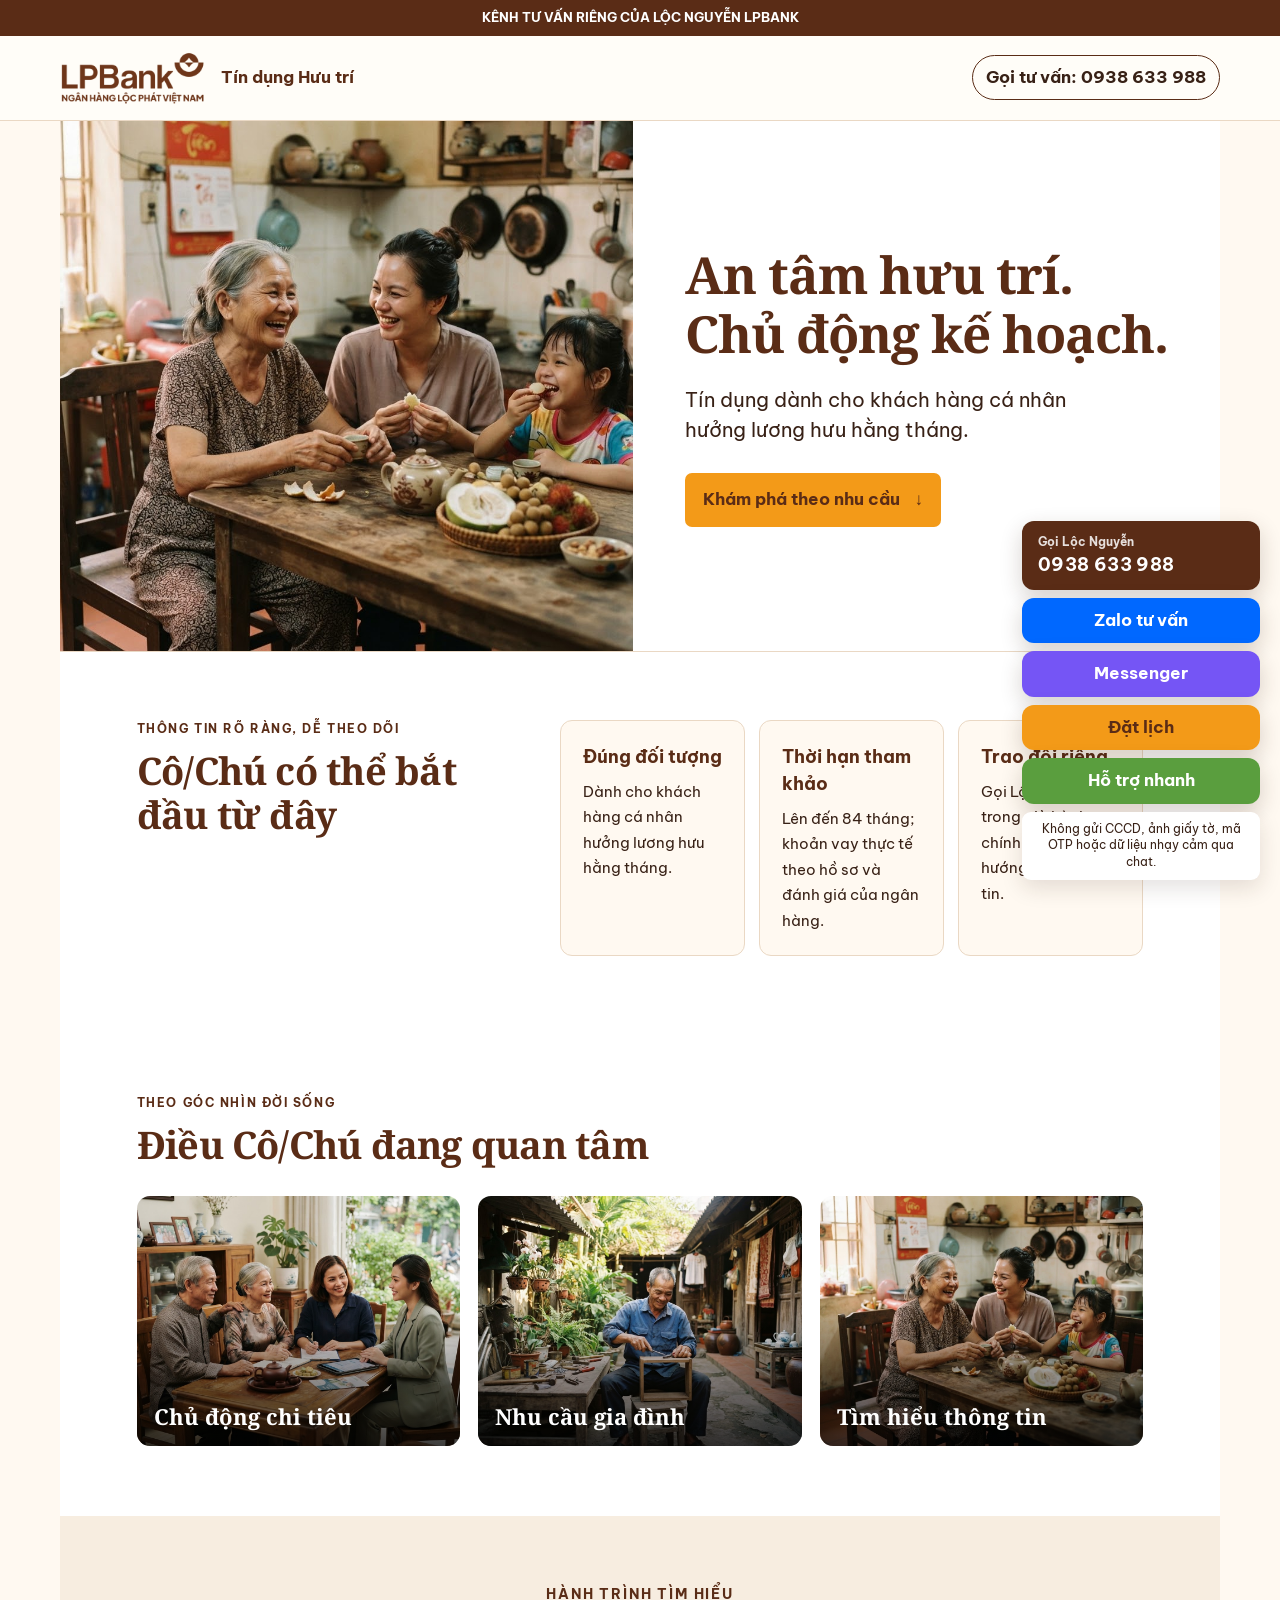
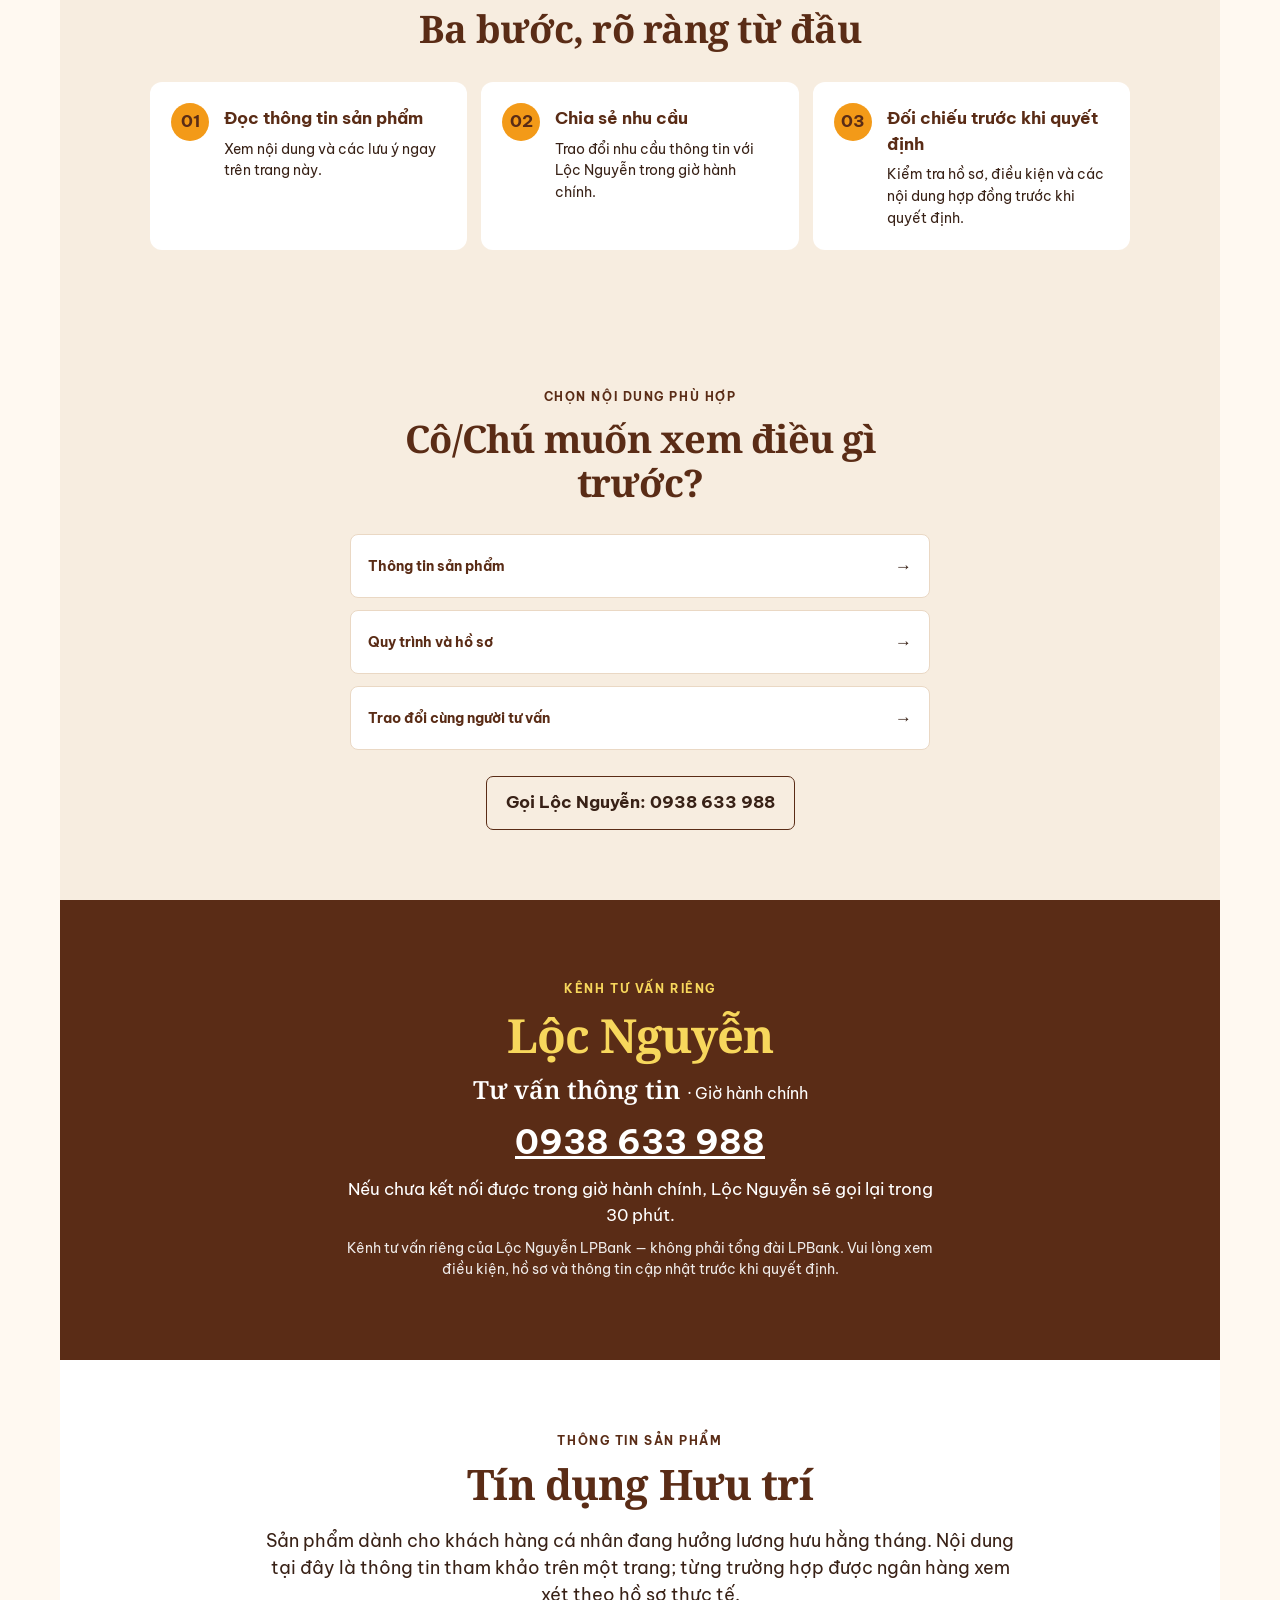
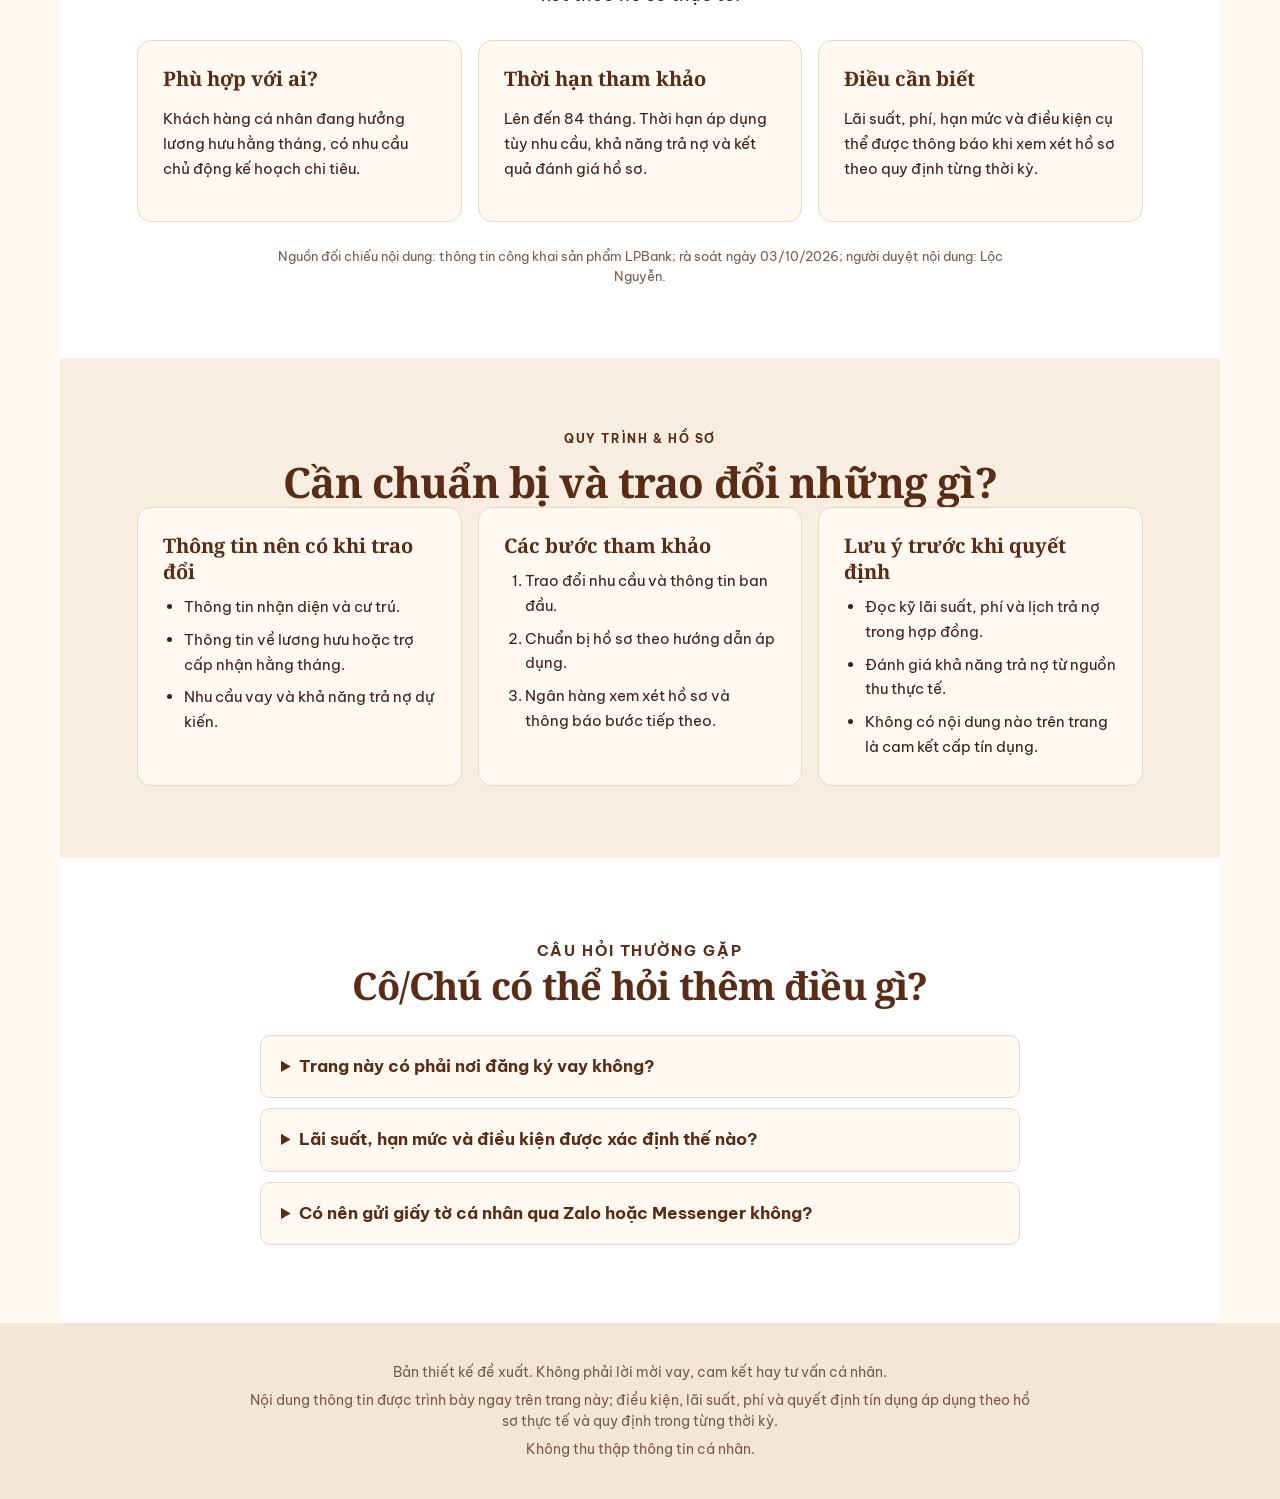
==== commit 2f80a04e: "fix: disclose chat data boundary" ====
--- a/index.html
+++ b/index.html
@@ -47,6 +47,6 @@
     <section class="faq-section" aria-labelledby="faq-title"><p class="eyebrow">CÂU HỎI THƯỜNG GẶP</p><h2 id="faq-title">Cô/Chú có thể hỏi thêm điều gì?</h2><details><summary>Trang này có phải nơi đăng ký vay không?</summary><p>Không. Trang chỉ cung cấp thông tin và kênh trao đổi; không thu thập hồ sơ hay thông tin cá nhân.</p></details><details><summary>Lãi suất, hạn mức và điều kiện được xác định thế nào?</summary><p>Các nội dung này được thông báo khi hồ sơ được xem xét theo quy định áp dụng trong từng thời kỳ.</p></details><details><summary>Có nên gửi giấy tờ cá nhân qua Zalo hoặc Messenger không?</summary><p>Không gửi CCCD, ảnh giấy tờ, mã OTP hay dữ liệu nhạy cảm qua chat. Lộc Nguyễn sẽ hướng dẫn kênh phù hợp khi cần.</p></details></section>
   </main>
   <footer><p>Bản thiết kế đề xuất. Không phải lời mời vay, cam kết hay tư vấn cá nhân.</p><p>Nội dung thông tin được trình bày ngay trên trang này; điều kiện, lãi suất, phí và quyết định tín dụng áp dụng theo hồ sơ thực tế và quy định trong từng thời kỳ.</p><p>Không thu thập thông tin cá nhân.</p></footer>
-  <nav class="contact-dock" aria-label="Liên hệ nhanh"><a class="dock-main" href="tel:0938633988" aria-label="Gọi Lộc Nguyễn, 0938 633 988"><span>Gọi Lộc Nguyễn</span><b>0938 633 988</b></a><a class="dock-action dock-zalo" href="https://zalo.me/0938633988" target="_blank" rel="noopener noreferrer" aria-label="Mở Zalo tư vấn Lộc Nguyễn trong trang mới">Zalo tư vấn</a><a class="dock-action dock-messenger" href="https://m.me/locnguyenhcm" target="_blank" rel="noopener noreferrer" aria-label="Mở Messenger của Lộc Nguyễn trong trang mới">Messenger</a><a class="dock-action dock-book" href="https://zalo.me/0938633988" target="_blank" rel="noopener noreferrer" aria-label="Mở Zalo để đặt lịch trong trang mới">Đặt lịch</a><a class="dock-help" href="https://zalo.me/0949532478" target="_blank" rel="noopener noreferrer" aria-label="Mở Zalo hỗ trợ nhanh trong trang mới">Hỗ trợ nhanh</a></nav>
+  <nav class="contact-dock" aria-label="Liên hệ nhanh"><a class="dock-main" href="tel:0938633988" aria-label="Gọi Lộc Nguyễn, 0938 633 988"><span>Gọi Lộc Nguyễn</span><b>0938 633 988</b></a><a class="dock-action dock-zalo" href="https://zalo.me/0938633988" target="_blank" rel="noopener noreferrer" aria-label="Mở Zalo tư vấn Lộc Nguyễn trong trang mới. Không gửi CCCD, ảnh giấy tờ, mã OTP hoặc dữ liệu nhạy cảm qua chat.">Zalo tư vấn</a><a class="dock-action dock-messenger" href="https://m.me/locnguyenhcm" target="_blank" rel="noopener noreferrer" aria-label="Mở Messenger của Lộc Nguyễn trong trang mới. Không gửi CCCD, ảnh giấy tờ, mã OTP hoặc dữ liệu nhạy cảm qua chat.">Messenger</a><a class="dock-action dock-book" href="https://zalo.me/0938633988" target="_blank" rel="noopener noreferrer" aria-label="Mở Zalo để đặt lịch trong trang mới. Không gửi CCCD, ảnh giấy tờ, mã OTP hoặc dữ liệu nhạy cảm qua chat.">Đặt lịch</a><a class="dock-help" href="https://zalo.me/0949532478" target="_blank" rel="noopener noreferrer" aria-label="Mở Zalo hỗ trợ nhanh trong trang mới. Không gửi CCCD, ảnh giấy tờ, mã OTP hoặc dữ liệu nhạy cảm qua chat.">Hỗ trợ nhanh</a><p class="dock-disclosure">Không gửi CCCD, ảnh giấy tờ, mã OTP hoặc dữ liệu nhạy cảm qua chat.</p></nav>
 </body>
 </html>
--- a/local-content-qa.css
+++ b/local-content-qa.css
@@ -1 +1 @@
-.source-note{max-width:760px;margin:25px auto 0;color:var(--muted);font-size:13px}.faq-section{padding:68px max(28px,15vw);background:#fff;text-align:center}.faq-section h2{margin-bottom:28px;font-size:38px}.faq-section details{max-width:760px;margin:10px auto;padding:18px 20px;border:1px solid var(--line);border-radius:10px;background:#fff9f1;text-align:left}.faq-section summary{color:var(--brown);font-weight:700;cursor:pointer}.faq-section p{margin:13px 0 0;font-size:15px;line-height:1.6}@media(max-width:760px){.faq-section{padding:48px 20px}.faq-section h2{font-size:31px}.contact-dock{position:static;margin:18px 10px 24px;max-width:none}.contact-dock a{box-shadow:none}}
+.source-note{max-width:760px;margin:25px auto 0;color:var(--muted);font-size:13px}.faq-section{padding:68px max(28px,15vw);background:#fff;text-align:center}.faq-section h2{margin-bottom:28px;font-size:38px}.faq-section details{max-width:760px;margin:10px auto;padding:18px 20px;border:1px solid var(--line);border-radius:10px;background:#fff9f1;text-align:left}.faq-section summary{color:var(--brown);font-weight:700;cursor:pointer}.faq-section p{margin:13px 0 0;font-size:15px;line-height:1.6}.dock-disclosure{margin:0;padding:9px 12px;border-radius:9px;background:#fff;color:#382116;font-size:12px;line-height:1.4;text-align:center;box-shadow:0 8px 22px #38211622}@media(max-width:760px){.faq-section{padding:48px 20px}.faq-section h2{font-size:31px}.contact-dock{position:static;margin:18px 10px 24px;max-width:none}.contact-dock a{box-shadow:none}.dock-disclosure{grid-column:span 2;box-shadow:none}}
